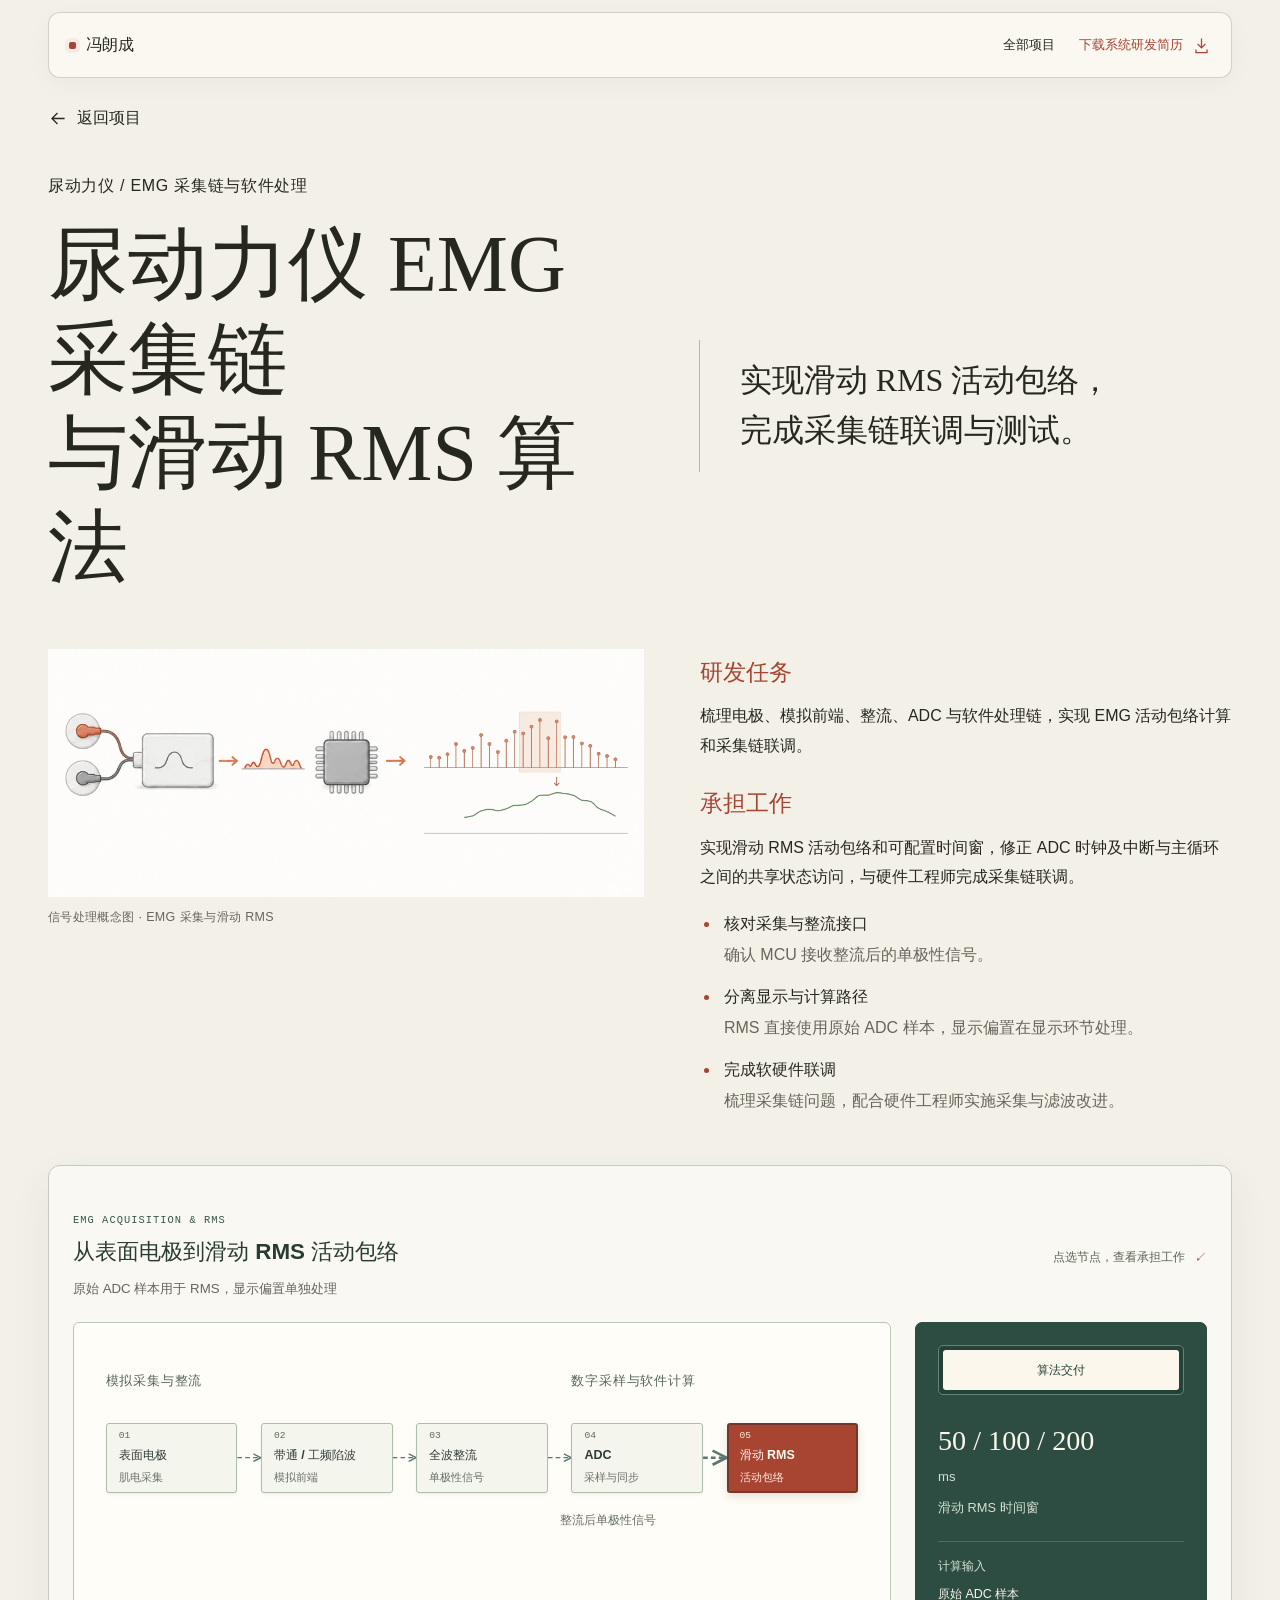
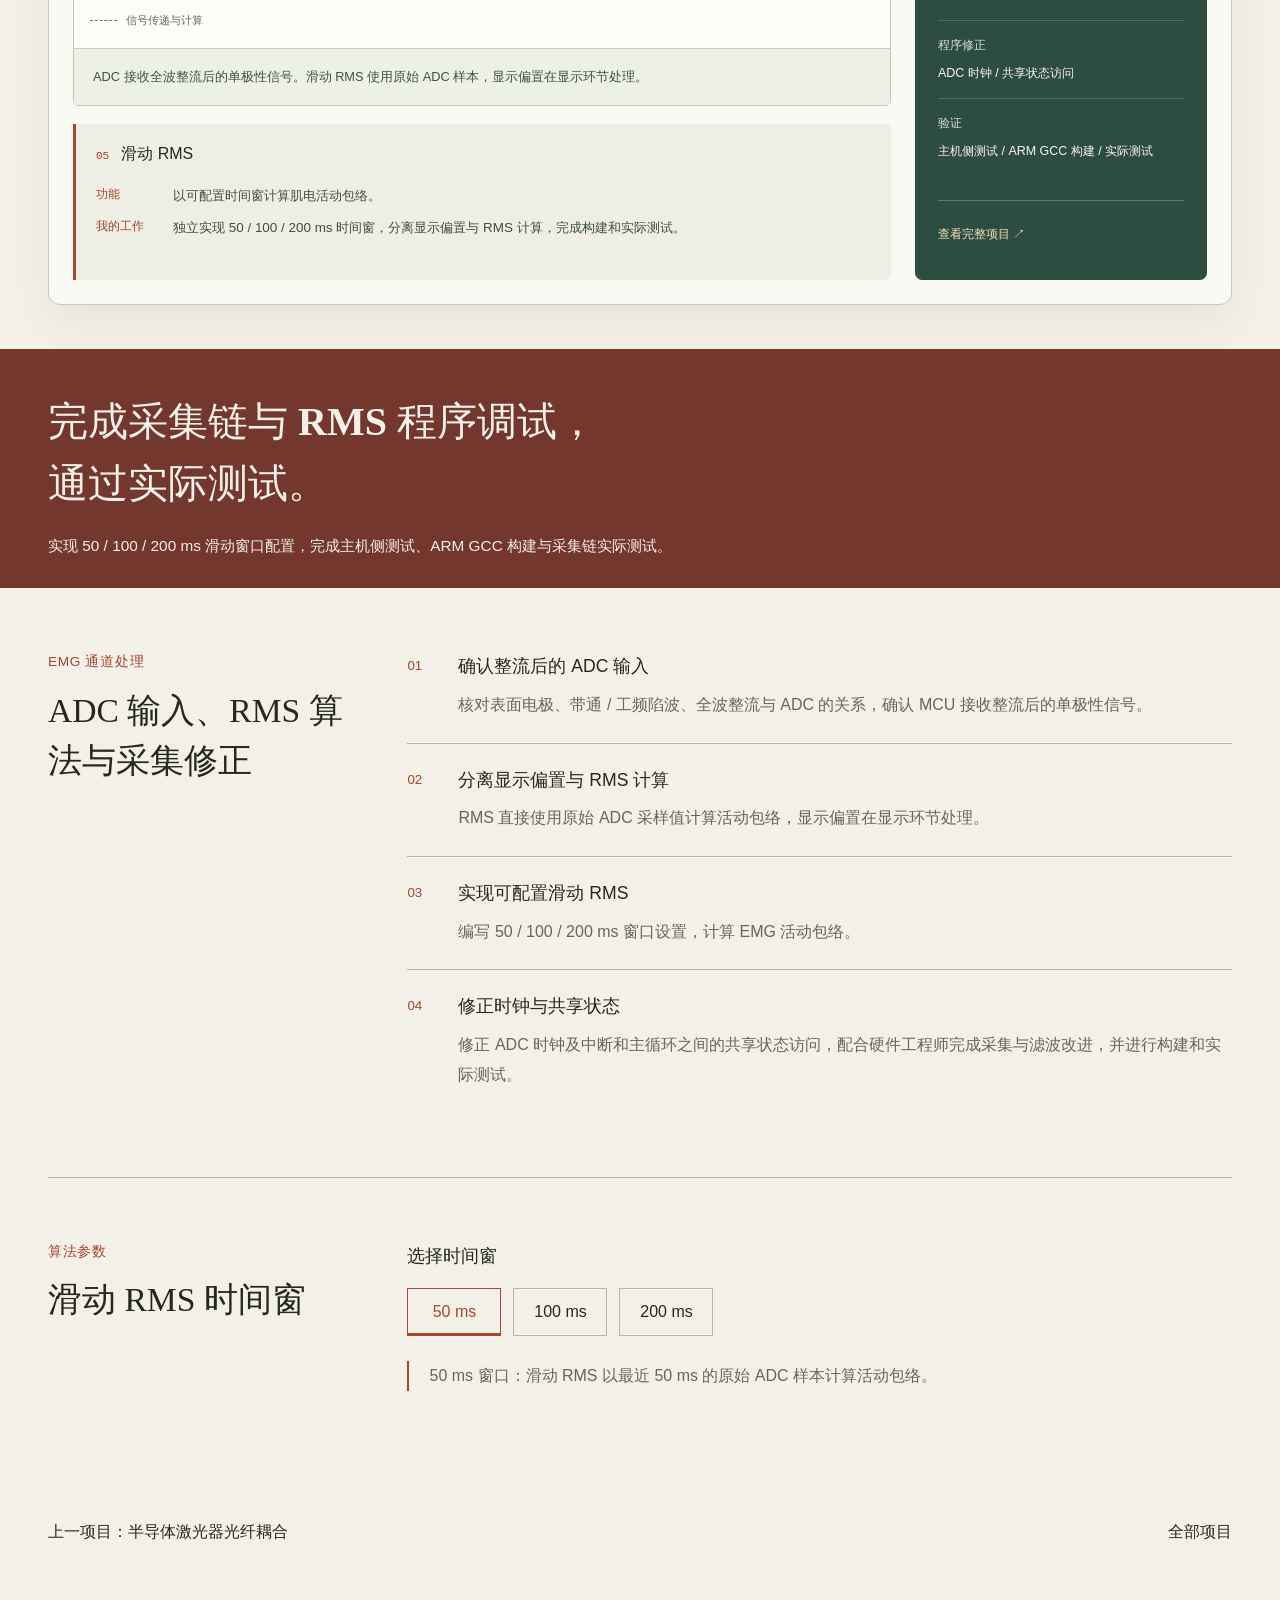
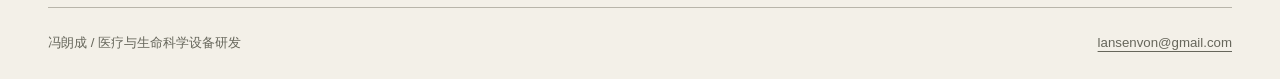
==== projects/emg-signal-processing/index.html @ c5e2a004 "Publish medical engineering portfolio" ====
<!doctype html>
<html lang="zh-CN"><head><meta name="robots" content="noindex, nofollow"><meta charset="utf-8"><meta name="viewport" content="width=device-width, initial-scale=1"><title>尿动力仪 EMG 采集链与滑动 RMS 算法 · 冯朗成</title><meta name="description" content="实现尿动力仪 EMG 滑动 RMS 活动包络与 50 / 100 / 200 ms 窗口配置，修正 ADC 时钟和共享状态访问，完成采集链联调与实际测试。"><link rel="stylesheet" href="../../styles/site.css?v=1ab57a313863"><link rel="stylesheet" href="../../styles/cases.css?v=642eb0bd2362"><script defer src="../../scripts/site-data.js?v=5653c30f4ff9"></script><script defer src="../../scripts/site.js?v=9fe16186a323"></script><script defer src="../../scripts/cases.js?v=897775a38ed7"></script><link rel="stylesheet" href="../../styles/engineering-paper.css?v=a76efc6d1c22"><link rel="stylesheet" href="../../styles/engineering-pine.css?v=053edf3ece58" data-engineering-theme><script defer src="../../scripts/engineering-data.js?v=d4129be29405"></script><script defer src="../../scripts/engineering.js?v=297a3f00dd02"></script></head>
<body class="case-page" data-page="p09" data-root="../../"><a class="skip-link" href="#main">跳到正文</a><header class="site-header wrap"><a class="brand" href="../../?focus=systems" data-home-link>冯朗成</a><nav class="header-links" aria-label="主导航"><a class="text-link" href="../../?focus=systems#projects" data-directory-link>全部项目</a><a class="text-link" href="../../assets/resumes/冯朗成_医疗器械系统工程师_简历.pdf" data-resume download><span data-resume-label>下载系统研发简历</span><svg viewBox="0 0 24 24" fill="none" stroke="currentColor" stroke-width="1.6" aria-hidden="true"><path d="M12 3v12m-5-5 5 5 5-5M5 17v4h14v-4"/></svg></a></nav></header>
  <main id="main"><div class="wrap"><a class="case-back text-link" href="../../?focus=systems#projects" data-directory-link data-return-projects><svg viewBox="0 0 24 24" fill="none" stroke="currentColor" stroke-width="1.6" aria-hidden="true"><path d="m12 5-7 7 7 7M5 12h16"/></svg>返回项目</a><div class="case-heading"><p class="case-kicker">尿动力仪 / EMG 采集链与软件处理</p><div class="case-title-row"><h1>尿动力仪 EMG 采集链<br>与滑动 RMS 算法</h1><p class="case-lede">实现滑动 RMS 活动包络，<br>完成采集链联调与测试。</p></div></div>
    <section class="case-overview" aria-label="研发任务与承担工作"><figure class="case-figure case-diagram"><img src="../../assets/images/concept/emg-acquisition-sliding-rms-concept.webp" alt="EMG 信号处理概念图：表面电极与模拟前端、整流后的单极性信号、ADC 离散采样及滑动 RMS 活动包络" width="2100" height="875"><figcaption>信号处理概念图 · EMG 采集与滑动 RMS</figcaption></figure><div class="case-role"><h2>研发任务</h2><p>梳理电极、模拟前端、整流、ADC 与软件处理链，实现 EMG 活动包络计算和采集链联调。</p><h3>承担工作</h3><p>实现滑动 RMS 活动包络和可配置时间窗，修正 ADC 时钟及中断与主循环之间的共享状态访问，与硬件工程师完成采集链联调。</p><ul class="role-actions"><li><strong>核对采集与整流接口</strong><span>确认 MCU 接收整流后的单极性信号。</span></li><li><strong>分离显示与计算路径</strong><span>RMS 直接使用原始 ADC 样本，显示偏置在显示环节处理。</span></li><li><strong>完成软硬件联调</strong><span>梳理采集链问题，配合硬件工程师实施采集与滤波改进。</span></li></ul></div></section>
    <div class="case-engineering" data-engineering="emg"><div class="engineering-mount"><section class="case-chain" aria-labelledby="emg-chain-title"><h2 id="emg-chain-title">EMG 采集与处理链</h2><ol class="chain-list"><li>表面电极</li><li>带通 / 工频陷波</li><li>全波整流</li><li>ADC</li><li>滑动 RMS 活动包络</li></ol><p class="chain-note">MCU 接收整流后的单极性信号，RMS 使用原始 ADC 值计算。</p></section></div></div>
  </div>
  <section class="results-band" aria-labelledby="emg-result-title"><div class="wrap"><h2 class="outcome-text" id="emg-result-title">完成采集链与 RMS 程序调试，<br>通过实际测试。</h2><p class="outcome-note">实现 50 / 100 / 200 ms 滑动窗口配置，完成主机侧测试、ARM GCC 构建与采集链实际测试。</p></div></section>
  <div class="wrap"><section class="case-section section-title" aria-labelledby="emg-method-title"><h2 id="emg-method-title"><small>EMG 通道处理</small>ADC 输入、RMS 算法与采集修正</h2><div class="section-body"><ol class="method-list"><li><div><h3>确认整流后的 ADC 输入</h3><p>核对表面电极、带通 / 工频陷波、全波整流与 ADC 的关系，确认 MCU 接收整流后的单极性信号。</p></div></li><li><div><h3>分离显示偏置与 RMS 计算</h3><p>RMS 直接使用原始 ADC 采样值计算活动包络，显示偏置在显示环节处理。</p></div></li><li><div><h3>实现可配置滑动 RMS</h3><p>编写 50 / 100 / 200 ms 窗口设置，计算 EMG 活动包络。</p></div></li><li><div><h3>修正时钟与共享状态</h3><p>修正 ADC 时钟及中断和主循环之间的共享状态访问，配合硬件工程师完成采集与滤波改进，并进行构建和实际测试。</p></div></li></ol></div></section>
    <section class="case-section section-title" aria-labelledby="rms-title"><h2 id="rms-title"><small>算法参数</small>滑动 RMS 时间窗</h2><div class="section-body"><fieldset class="rms-choice"><legend>选择时间窗</legend><div class="window-controls"><label><input type="radio" name="rms-window" value="50" checked><span>50 ms</span></label><label><input type="radio" name="rms-window" value="100"><span>100 ms</span></label><label><input type="radio" name="rms-window" value="200"><span>200 ms</span></label></div></fieldset><p class="window-description" data-window-description aria-live="polite">50 ms 窗口：滑动 RMS 以最近 50 ms 的原始 ADC 样本计算活动包络。</p></div></section>
    <div class="case-navigation"><nav data-case-nav aria-label="继续阅读"><a class="text-link" href="../laser-optics-fiber/?focus=systems">上一项目：激光系统与光纤耦合</a><a class="text-link" href="../../?focus=systems#projects" data-directory-link>全部项目</a></nav></div>
  </div></main><footer class="site-footer wrap"><span>冯朗成 / 医疗与生命科学设备研发</span><a href="mailto:lansenvon@gmail.com">lansenvon@gmail.com</a></footer>
</body></html>
---- styles/site.css ----
:root {
  color-scheme: light;
  --paper: #f3f0e8;
  --paper-light: #faf8f2;
  --ink: #262820;
  --muted: #66665b;
  --line: #b8b5aa;
  --accent: #a74432;
  --deep-red: #74372d;
  --green: #536f62;
  --green-soft: #dfe6df;
  --serif: "Noto Serif SC", "Songti SC", "STSong", "SimSun", serif;
  --sans: "Noto Sans SC", "Microsoft YaHei", "PingFang SC", sans-serif;
  --mono: "IBM Plex Mono", "SFMono-Regular", Consolas, monospace;
  --content: 1296px;
  font-family: var(--sans);
  color: var(--ink);
  background: var(--paper);
  font-synthesis: none;
  text-rendering: optimizeLegibility;
}

* { box-sizing: border-box; }
html { scroll-behavior: smooth; scroll-padding-top: 88px; }
body { margin: 0; min-width: 320px; font-size: 16px; line-height: 1.7; background: var(--paper); }
img { max-width: 100%; }
a { color: inherit; text-decoration: none; }
button { font: inherit; color: inherit; }
::selection { color: var(--paper-light); background: var(--deep-red); }
.wrap { width: min(var(--content), calc(100% - 96px)); margin-inline: auto; }
.skip-link { position: absolute; z-index: 20; left: 16px; top: -60px; padding: 10px 14px; color: #fff; background: var(--ink); }
.skip-link:focus { top: 12px; }
.site-header { min-height: 82px; display: grid; grid-template-columns: 1fr auto 1fr; align-items: center; gap: 32px; border-bottom: 1px solid var(--line); }
.brand { justify-self: start; font-family: var(--serif); font-size: 1.35rem; font-weight: 600; line-height: 1.2; }
.header-links { display: flex; align-items: center; gap: 35px; }
.header-links a, .header-resume { min-height: 44px; display: inline-flex; align-items: center; font-size: .94rem; }
.header-links a { position: relative; }
.header-links a::after { content: ""; position: absolute; left: 0; right: 100%; bottom: 7px; height: 1px; background: var(--accent); transition: right .18s ease; }
.header-links a:hover::after { right: 0; }
.header-resume { justify-self: end; color: var(--accent); text-decoration: underline; text-underline-offset: 5px; }
.hero { min-height: 660px; display: grid; grid-template-columns: .88fr 1.12fr; grid-template-rows: 1fr auto; align-items: center; column-gap: 55px; padding-top: 48px; }
.hero-copy { padding: 38px 0 28px; max-width: 570px; }
.eyebrow { margin: 0; color: var(--muted); font-size: .82rem; font-weight: 600; line-height: 1.5; }
.hero .eyebrow { display: flex; align-items: center; gap: 10px; color: var(--green); font-size: 1rem; }
.hero .eyebrow span { display: block; width: 8px; height: 8px; background: var(--accent); }
.hero h1 { margin: 24px 0 8px; font-family: var(--serif); font-size: 5rem; line-height: 1.14; font-weight: 500; }
.hero-focus { margin: 0; color: var(--accent); font-size: 1.14rem; }
.hero-lede { max-width: 535px; margin: 24px 0 0; font-family: var(--serif); font-size: 1.48rem; line-height: 1.75; }
.hero-actions { display: flex; align-items: center; flex-wrap: wrap; gap: 26px; margin-top: 32px; }
.button { min-height: 52px; display: inline-flex; align-items: center; justify-content: center; gap: 17px; padding: 11px 20px; border: 1px solid var(--ink); }
.button-primary { color: var(--paper-light); border-color: var(--accent); background: var(--accent); }
.button-primary:hover { background: #8e382b; }
.text-action { display: inline-flex; align-items: center; gap: 10px; min-height: 44px; text-decoration: underline; text-underline-offset: 5px; }
.direction-control { display: flex; width: fit-content; max-width: 100%; margin-top: 33px; border-bottom: 1px solid var(--line); }
.direction-control button { min-height: 43px; padding: 7px 14px; border: 0; border-bottom: 2px solid transparent; background: transparent; color: var(--muted); cursor: pointer; white-space: nowrap; }
.direction-control button:first-child { padding-left: 0; }
.direction-control button[aria-pressed="true"] { color: var(--ink); border-bottom-color: var(--accent); }
.direction-control button:focus-visible, a:focus-visible, button:focus-visible, summary:focus-visible { outline: 2px solid var(--green); outline-offset: 4px; }
.email-link { display: inline-block; min-height: 44px; margin-top: 15px; color: var(--muted); text-decoration: underline; text-underline-offset: 4px; }
.hero-visual { position: relative; align-self: stretch; min-width: 0; min-height: 515px; margin: 0; display: flex; align-items: center; }
.hero-visual::before { content: ""; position: absolute; width: 75%; aspect-ratio: 1; right: 7%; top: 13%; border: 1px solid #a7443238; pointer-events: none; }
.hero-visual img { position: relative; display: block; width: 100%; height: 88%; max-height: 570px; object-fit: cover; }
.hero-visual figcaption { position: absolute; right: 0; bottom: 24px; padding: 7px 10px; background: var(--paper); color: var(--muted); font-size: .75rem; }
.hero-visual figcaption span { color: var(--ink); }
.hero-foot { grid-column: 1 / -1; display: flex; justify-content: space-between; border-top: 1px solid var(--line); padding: 15px 0 17px; color: var(--muted); font-family: var(--mono); font-size: .72rem; }

.results-band { color: var(--paper-light); background: var(--deep-red); }
.results-inner { display: grid; grid-template-columns: 185px 1fr; gap: 36px; padding-top: 43px; padding-bottom: 44px; }
.band-title { border-right: 1px solid #ffffff55; }
.band-title .eyebrow { color: #e8d9d0; }
.band-title h2 { margin: 12px 0; font-family: var(--serif); font-size: 1.9rem; font-weight: 400; }
.result-grid { display: grid; grid-template-columns: repeat(4, minmax(0, 1fr)); gap: 24px; }
.result { display: block; min-width: 0; padding-left: 18px; border-left: 1px solid #ffffff55; }
.result > span { display: block; font-size: .8rem; color: #e8d9d0; }
.result strong { display: block; margin-top: 8px; font-family: Georgia, var(--serif); font-size: 2rem; font-weight: 400; line-height: 1.25; font-variant-numeric: tabular-nums; white-space: nowrap; }
.result strong small { font-family: var(--sans); font-size: .45em; }
.result p { margin: 9px 0 0; color: #f0e8dd; font-size: .83rem; line-height: 1.65; }
.result:hover strong { color: #f1c1ae; }

.capabilities { display: grid; grid-template-columns: .8fr 1.2fr; gap: 70px; padding-top: 110px; padding-bottom: 106px; }
.section-heading h2 { margin: 13px 0 14px; font-family: var(--serif); font-size: 2.5rem; font-weight: 400; line-height: 1.45; }
.section-heading > p:last-child { max-width: 470px; margin: 0; color: var(--muted); }
.capability-list article { display: grid; grid-template-columns: 48px 150px 1fr; gap: 15px; align-items: start; border-top: 1px solid var(--line); padding: 19px 0; }
.capability-list article:last-child { border-bottom: 1px solid var(--line); }
.capability-list article > span { color: var(--accent); font-family: var(--mono); font-size: .78rem; padding-top: 4px; }
.capability-list h3 { margin: 0; font-weight: 500; font-size: 1rem; }
.capability-list p { margin: 0; color: var(--muted); font-size: .88rem; line-height: 1.75; }
.capability-list b { color: var(--green); font-weight: 400; padding: 0 4px; }

.projects-section { background: var(--paper-light); padding: 88px 0 95px; }
.projects-heading { display: flex; justify-content: space-between; align-items: end; gap: 24px; border-bottom: 1px solid var(--line); padding-bottom: 26px; }
.projects-heading h2, .experience-section .section-heading h2, .research-layout .section-heading h2 { margin-bottom: 0; }
.projects-heading > p { color: var(--muted); font-size: .9rem; margin: 0 0 6px; }
.project-list { display: flex; flex-direction: column; }
.project-row { order: var(--project-order, 0); display: grid; grid-template-columns: .92fr 1.08fr; gap: 56px; align-items: center; border-bottom: 1px solid var(--line); padding: 28px 0; }
.project-featured { grid-template-columns: 1.08fr .92fr; }
.project-row:nth-child(even):not(.project-featured) .project-image { order: 2; }
.project-row:nth-child(even):not(.project-featured) .project-copy { order: 1; }
.project-image { position: relative; display: block; min-width: 0; overflow: hidden; background: #e6e2d9; }
.project-image img { display: block; width: 100%; height: auto; aspect-ratio: 1.4; object-fit: cover; transition: transform .35s ease; }
.project-image.paper-source img { aspect-ratio: 1.5; object-fit: contain; background: #fff; }
.project-image:hover img { transform: scale(1.025); }
.project-image > span { position: absolute; right: 0; bottom: 0; padding: 7px 10px; color: var(--muted); background: var(--paper); font-size: .72rem; }
.project-image.project-schematic { aspect-ratio: 1.4; display: grid; place-items: center; padding: 24px; background: #e5e9e4; }
.optical-path { width: 100%; display: grid; grid-template-columns: 1fr 22px 1.35fr 22px 1fr; align-items: center; color: var(--ink); }
.optical-path span, .optical-path strong { min-width: 0; min-height: 58px; display: grid; place-items: center; padding: 7px; border: 1px solid var(--green); text-align: center; font-size: .82rem; font-weight: 500; }
.optical-path strong { color: var(--paper-light); background: var(--green); }
.optical-path i { height: 1px; background: var(--accent); }
.project-copy { max-width: 570px; }
.project-id { margin: 0 0 13px; color: var(--accent); font-size: .84rem; }
.project-copy h3 { margin: 0 0 15px; font-family: var(--serif); font-size: 1.9rem; font-weight: 500; line-height: 1.45; }
.project-copy h3 a:hover { color: var(--accent); }
.project-copy > p:not(.project-id) { margin: 0; color: var(--muted); line-height: 1.9; }
.project-meta { display: flex; align-items: baseline; flex-wrap: wrap; gap: 12px; margin-top: 22px; border-top: 1px solid var(--line); padding-top: 13px; }
.project-meta strong { color: var(--green); font-size: 1.15rem; font-weight: 600; }
.project-meta span { color: var(--muted); font-size: .8rem; }
.project-metrics { display: grid; grid-template-columns: 1fr 1fr; gap: 18px; margin-top: 22px; border-top: 1px solid var(--line); padding-top: 13px; }
.project-metrics span { color: var(--muted); font-size: .78rem; line-height: 1.7; }
.project-metrics strong { display: block; color: var(--green); font-family: Georgia, var(--sans); font-size: 1.1rem; font-weight: 500; }
.project-more { display: inline-flex; align-items: center; gap: 12px; min-height: 44px; margin-top: 13px; color: var(--accent); }
.project-graphic { min-height: 270px; display: flex; align-items: center; justify-content: center; gap: 15px; background: var(--green-soft); color: var(--ink); }
.project-graphic span, .project-graphic strong { min-width: 78px; padding: 13px 10px; border: 1px solid var(--green); text-align: center; font-size: .83rem; font-weight: 500; }
.project-graphic strong { color: var(--paper-light); background: var(--green); }
.project-graphic i { width: 34px; height: 1px; background: var(--green); }
.project-image.project-diagram { background: #f5f1e9; }
.project-image.project-diagram img { aspect-ratio: 1.45; object-fit: contain; }
.project-emg .project-copy h3 { max-width: 620px; }

.experience-section { display: grid; grid-template-columns: .8fr 1.2fr; gap: 70px; padding-top: 105px; padding-bottom: 108px; }
.experience-list article { display: grid; grid-template-columns: 160px 1fr; gap: 25px; border-top: 1px solid var(--line); padding: 21px 0; }
.experience-list article:last-child { border-bottom: 1px solid var(--line); }
.experience-list time { color: var(--accent); font-family: var(--mono); font-size: .78rem; padding-top: 3px; }
.experience-list h3 { margin: 0 0 6px; font-size: 1.04rem; font-weight: 600; }
.experience-list p { margin: 0; color: var(--muted); font-size: .9rem; line-height: 1.8; }
.research-section { padding: 87px 0 90px; background: var(--green-soft); }
.research-layout { display: grid; grid-template-columns: .8fr 1.2fr; gap: 70px; }
.research-list { display: grid; grid-template-columns: 1fr 1fr; gap: 32px; }
.research-list article { border-top: 1px solid #829287; padding-top: 20px; }
.research-list h3 { margin: 0 0 13px; font-family: var(--serif); font-size: 1.18rem; line-height: 1.7; font-weight: 500; overflow-wrap: anywhere; }
.research-list article > p:not(.project-id) { margin: 0; color: #4c5d53; font-size: .88rem; line-height: 1.85; }
.research-list article > p:not(.project-id) + p { margin-top: 12px; }
.research-list .research-reference { overflow-wrap: anywhere; }
.research-list cite { font-style: normal; }
.research-authors strong, .section-body .research-authors strong { color: var(--ink); font-weight: 700; white-space: nowrap; }
.research-list .text-action { margin-top: 12px; color: var(--accent); }
.contact-section { display: flex; align-items: end; justify-content: space-between; gap: 30px; padding-top: 72px; padding-bottom: 74px; }
.contact-section h2 { margin: 12px 0 3px; font-family: var(--serif); font-size: 2.3rem; font-weight: 500; }
.contact-section p:last-child { margin: 0; color: var(--muted); }
.contact-actions { display: flex; align-items: center; gap: 28px; flex-wrap: wrap; }
.contact-actions .email-link { margin: 0; }
.site-footer { min-height: 72px; display: flex; align-items: center; justify-content: space-between; gap: 22px; border-top: 1px solid var(--line); color: var(--muted); font-size: .83rem; }
.site-footer a { min-height: 44px; display: inline-flex; align-items: center; text-decoration: underline; text-underline-offset: 4px; }

@media (max-width: 1050px) {
  .wrap { width: min(var(--content), calc(100% - 56px)); }
  .hero { min-height: 590px; column-gap: 28px; grid-template-columns: .95fr 1.05fr; }
  .hero h1 { font-size: 4.2rem; }
  .hero-lede { font-size: 1.3rem; }
  .direction-control button { padding-inline: 9px; font-size: .82rem; }
  .results-inner { grid-template-columns: 140px 1fr; gap: 23px; }
  .result-grid { gap: 12px; }
  .result { padding-left: 11px; }
  .result strong { font-size: 1.55rem; }
  .capabilities, .experience-section, .research-layout { grid-template-columns: .72fr 1.28fr; gap: 35px; }
  .capability-list article { grid-template-columns: 35px 125px 1fr; gap: 10px; }
  .project-row, .project-featured { gap: 42px; }
  .experience-list article { grid-template-columns: 135px 1fr; gap: 16px; }
}

@media (max-width: 900px) and (min-width: 701px) {
  .results-inner { grid-template-columns: 125px 1fr; }
  .result-grid { grid-template-columns: repeat(2, minmax(0, 1fr)); row-gap: 22px; }
  .result { min-height: 112px; }
}

@media (max-width: 700px) {
  html { scroll-padding-top: 72px; }
  body { font-size: 16px; }
  .wrap { width: calc(100% - 36px); }
  .site-header { min-height: 70px; grid-template-columns: auto 1fr; gap: 9px; }
  .brand { font-size: 1.13rem; }
  .header-links { grid-column: 1 / -1; grid-row: 2; justify-content: space-between; gap: 8px; padding-bottom: 8px; }
  .site-header { padding-top: 7px; padding-bottom: 1px; }
  .header-links a { min-height: 35px; font-size: .82rem; }
  .header-links a::after { bottom: 2px; }
  .header-resume { grid-column: 2; grid-row: 1; min-height: 40px; font-size: .8rem; }
  .hero { min-height: 0; display: flex; flex-direction: column; align-items: stretch; gap: 8px; padding-top: 19px; }
  .hero-copy { padding: 0; }
  .hero .eyebrow { font-size: .84rem; }
  .hero h1 { margin-top: 12px; font-size: 3.45rem; }
  .hero-focus { font-size: 1rem; }
  .hero-lede { margin-top: 12px; font-size: 1.06rem; line-height: 1.65; }
  .hero-actions { gap: 15px; margin-top: 14px; }
  .button { min-height: 48px; padding: 9px 13px; font-size: .86rem; }
  .text-action { font-size: .84rem; }
  .direction-control { width: 100%; margin-top: 14px; overflow-x: auto; }
  .direction-control button { flex: 0 0 auto; padding-inline: 10px; font-size: .78rem; }
  .email-link { min-height: 35px; margin-top: 4px; font-size: .85rem; }
  .hero-visual { min-height: 0; height: 160px; margin: 3px 0 6px; }
  .hero-visual::before { width: 66%; top: 7%; right: 5%; }
  .hero-visual img { height: 100%; }
  .hero-visual figcaption { bottom: 8px; font-size: .68rem; }
  .hero-foot { padding: 9px 0 12px; font-size: .65rem; }
  .results-inner { display: block; padding-top: 25px; padding-bottom: 28px; }
  .band-title { border: 0; }
  .band-title { display: flex; align-items: baseline; gap: 14px; }
  .band-title h2 { font-size: 1.35rem; margin: 0 0 16px; }
  .result-grid { grid-template-columns: 1fr 1fr; gap: 19px 12px; }
  .result { padding-left: 10px; }
  .result strong { font-size: 1.35rem; }
  .result p { font-size: .74rem; }
  .capabilities { display: block; padding-top: 58px; padding-bottom: 58px; }
  .section-heading h2 { font-size: 1.85rem; }
  .section-heading > p:last-child { font-size: .9rem; }
  .capability-list { margin-top: 28px; }
  .capability-list article { grid-template-columns: 30px 1fr; gap: 4px 12px; padding: 15px 0; }
  .capability-list h3 { grid-column: 2; }
  .capability-list p { grid-column: 2; margin-top: 2px; font-size: .8rem; }
  .projects-section { padding: 57px 0 62px; }
  .projects-heading { align-items: start; flex-direction: column; gap: 7px; padding-bottom: 18px; }
  .projects-heading h2 { font-size: 1.9rem; }
  .project-row, .project-featured { display: flex; flex-direction: column; align-items: stretch; gap: 18px; min-height: 0; padding: 23px 0 27px; }
  .project-row:nth-child(even):not(.project-featured) .project-image, .project-row:nth-child(even):not(.project-featured) .project-copy { order: initial; }
  .project-image img { aspect-ratio: 1.25; }
  .project-image.paper-source img { aspect-ratio: 1.25; }
  .project-image.project-schematic { aspect-ratio: 1.25; }
  .project-image.project-schematic { padding: 18px; }
  .optical-path { grid-template-columns: 1fr 14px 1.35fr 14px 1fr; }
  .optical-path span, .optical-path strong { min-height: 50px; padding: 5px 3px; font-size: .72rem; }
  .project-graphic { min-height: 175px; gap: 9px; }
  .project-graphic span, .project-graphic strong { min-width: 68px; padding: 10px 7px; font-size: .75rem; }
  .project-graphic i { width: 18px; }
  .project-image.project-diagram img { aspect-ratio: 1.25; }
  .project-copy h3 { font-size: 1.48rem; }
  .project-copy > p:not(.project-id) { font-size: .9rem; }
  .project-metrics { gap: 9px; }
  .project-metrics span { font-size: .7rem; }
  .project-metrics strong { font-size: .95rem; }
  .experience-section { display: block; padding-top: 60px; padding-bottom: 64px; }
  .experience-list { margin-top: 25px; }
  .experience-list article { display: block; padding: 17px 0; }
  .experience-list time { display: block; margin-bottom: 7px; }
  .experience-list h3 { font-size: .98rem; }
  .experience-list p { font-size: .84rem; }
  .research-section { padding: 57px 0 60px; }
  .research-layout { display: block; }
  .research-list { grid-template-columns: 1fr; gap: 22px; margin-top: 24px; }
  .research-list h3 { font-size: 1.08rem; }
  .contact-section { align-items: start; flex-direction: column; padding-top: 50px; padding-bottom: 54px; }
  .contact-section h2 { font-size: 1.9rem; }
  .contact-actions { align-items: start; flex-direction: column; gap: 7px; }
  .contact-actions .email-link { margin-top: 0; }
  .site-footer { min-height: 0; display: grid; grid-template-columns: 1fr auto; gap: 0 12px; padding: 10px 0 15px; font-size: .75rem; }
  .site-footer > span { grid-column: 1 / -1; }
  .site-footer a { min-height: 39px; }
}

@media (max-height: 800px) and (max-width: 700px) {
  .hero-visual { height: 135px; }
}

@media (max-width: 360px) {
  .result strong { font-size: 1.15rem; }
}

@media (prefers-reduced-motion: reduce) {
  *, *::before, *::after { scroll-behavior: auto !important; animation-duration: .01ms !important; transition-duration: .01ms !important; }
}

@media print {
  .site-header, .hero-actions, .direction-control, .site-footer { display: none; }
  body { color: #000; background: #fff; }
  .results-band, .research-section { color: #000; background: #fff; border-block: 1px solid #888; }
  .result { color: #000; }
  .project-row, .experience-list article { break-inside: avoid; }
}
---- styles/cases.css ----
.case-page .site-header { border-bottom: 1px solid var(--line); }
.case-back { display: inline-flex; align-items: center; gap: .6rem; min-height: 44px; margin: 18px 0 32px; }
.case-back svg, .case-page .text-link svg, .case-page .header-links svg { width: 19px; height: 19px; flex: 0 0 auto; }
.case-heading { padding-bottom: 54px; }
.case-kicker { margin: 0 0 18px; font-size: 1rem; letter-spacing: .045em; }
.case-title-row { display: grid; grid-template-columns: 1.1fr 1fr; align-items: center; gap: 64px; }
.case-title-row h1 { margin: 0; font-family: var(--serif); font-size: 5rem; font-weight: 400; line-height: 1.18; }
.case-lede { margin: 0; padding: 16px 0 16px 40px; border-left: 1px solid var(--line); font-family: var(--serif); font-size: 2rem; line-height: 1.55; }
.case-overview { display: grid; grid-template-columns: 1.12fr 1fr; gap: 56px; align-items: start; }
.case-figure { margin: 0; min-width: 0; }
.case-figure img { display: block; width: 100%; height: auto; aspect-ratio: 1.26; object-fit: cover; background: #e7e1d6; }
.case-figure.paper-source img { aspect-ratio: auto; object-fit: contain; background: #fff; }
.case-figure.case-diagram img { aspect-ratio: 4 / 3; object-fit: contain; background: var(--paper); }
.case-figure figcaption { color: var(--muted); margin-top: 10px; font-size: .78rem; letter-spacing: .03em; }
.laser-case-figure { margin: 0 0 28px; }
.laser-case-figure img { display: block; width: 100%; aspect-ratio: 3 / 2; object-fit: contain; background: var(--paper); }
.laser-case-figure figcaption { color: var(--muted); margin-top: 10px; font-size: .78rem; letter-spacing: .03em; }
.case-role { padding-top: 4px; }
.case-role h2, .case-role h3 { margin: 0 0 9px; color: var(--accent); font-weight: 500; font-size: 1.45rem; }
.case-role h3 { margin-top: 24px; }
.case-role p { margin: 0 0 16px; line-height: 1.85; }
.role-actions { padding-left: 20px; margin: 18px 0 0; }
.role-actions li { padding-left: 4px; margin: 14px 0; line-height: 1.75; }
.role-actions li::marker { color: var(--accent); }
.role-actions strong { display: block; font-weight: 600; }
.role-actions span { display: block; color: var(--muted); margin-top: 3px; }
.case-chain { padding-top: 42px; padding-bottom: 44px; }
.case-chain h2 { margin: 0 0 19px; font-size: 1.12rem; font-weight: 500; }
.chain-list { display: grid; grid-template-columns: repeat(5, minmax(0, 1fr)); gap: 29px; padding: 0; margin: 0; list-style: none; }
.chain-list li { display: flex; align-items: center; justify-content: center; position: relative; border: 1px solid #aaa99d; min-height: 68px; padding: 12px; text-align: center; font-size: 1rem; line-height: 1.5; }
.chain-list li + li::before { content: ''; position: absolute; left: -30px; top: 50%; height: 1px; width: 27px; background: var(--muted); }
.chain-list li + li::after { content: ''; position: absolute; left: -11px; top: calc(50% - 4px); border: solid var(--muted); border-width: 0 1px 1px 0; width: 7px; height: 7px; transform: rotate(-45deg); }
.chain-list.six-nodes { grid-template-columns: repeat(6, minmax(0, 1fr)); gap: 25px; }
.chain-list.six-nodes li { padding: 12px 7px; font-size: .94rem; }
.chain-list.six-nodes li + li::before { left: -26px; width: 23px; }
.chain-note { margin: 17px 0 0; color: var(--muted); font-size: .9rem; text-align: center; line-height: 1.7; }
.results-band { color: var(--paper); background: var(--deep-red); padding: 42px 0 28px; }
.results-layout { display: grid; grid-template-columns: .72fr 1.28fr; gap: 44px; }
.metric { border-right: 1px solid #ffffff50; padding-right: 38px; }
.metric h2 { font-family: var(--serif); font-size: 1.8rem; line-height: 1.4; font-weight: 400; margin: 0 0 12px; }
.metric-number { display: block; font-family: Georgia, var(--serif); font-size: 6rem; line-height: 1.04; font-weight: 400; font-variant-numeric: lining-nums tabular-nums; white-space: nowrap; }
.metric-number small { font-size: .53em; }
.metric-caption { display: block; font-family: var(--serif); font-size: 1.7rem; margin: 5px 0 20px; }
.metric p { margin: 0; font-size: .93rem; line-height: 1.8; }
.results-tabs { display: flex; gap: 28px; margin-bottom: 29px; }
.results-tabs button { appearance: none; min-height: 44px; padding: 0 0 8px; border: 0; border-bottom: 1px solid transparent; background: transparent; color: inherit; font-family: inherit; font-size: 1.25rem; opacity: .7; cursor: pointer; }
.results-tabs button[aria-selected='true'] { opacity: 1; border-bottom-color: currentColor; }
.results-tabs button:focus-visible, .interval-point:focus-visible { outline: 2px solid currentColor; outline-offset: 5px; }
.results-panel[hidden] { display: none; }
.results-panel h3 { font-size: 1rem; margin: 0 0 20px; font-weight: 500; }
.interval-figure { margin: 0; }
.interval-plot { position: relative; height: 100px; margin: 5px 8px 0; }
.interval-line { position: absolute; left: 0; right: 0; top: 43px; height: 1px; background: var(--paper); }
.interval-point { appearance: none; position: absolute; top: 21px; border: 0; padding: 0; width: 44px; height: 44px; background: transparent; color: inherit; font: inherit; cursor: pointer; }
.interval-point::before { content: ''; position: absolute; left: 21px; top: 17px; width: 1px; height: 11px; background: currentColor; }
.interval-point.lower { left: -21px; }
.interval-point.upper { right: -21px; }
.interval-point.median { left: calc(36.5079365% - 22px); }
.interval-point.median::before { width: 18px; height: 18px; top: 13px; left: 13px; border-radius: 50%; }
.interval-point span { position: absolute; display: block; top: 41px; font-variant-numeric: tabular-nums; white-space: nowrap; font-size: .95rem; }
.interval-point.lower span { left: 20px; }
.interval-point.upper span { right: 20px; }
.interval-point.median span { bottom: 46px; top: auto; left: 50%; transform: translateX(-50%); font-size: 1.1rem; }
.interval-point.median span::after { content: ''; position: absolute; height: 13px; width: 1px; background: currentColor; left: 50%; top: 48px; opacity: .7; }
.interval-figure figcaption { text-align: center; font-size: .95rem; line-height: 1.7; }
.interval-explanation { font-size: .82rem; opacity: .85; line-height: 1.7; margin: 13px 0 0; }
.interval-status { min-height: 1.7em; margin: 8px 0 0; font-size: .83rem; }
.calibration-grid { margin: 0; display: grid; grid-template-columns: 1fr 1fr; gap: 20px 32px; }
.calibration-grid dt { font-size: .82rem; margin-bottom: 7px; opacity: .86; }
.calibration-grid dd { margin: 0; font-family: Georgia, var(--sans); font-size: 1.75rem; font-variant-numeric: tabular-nums; }
.calibration-grid dd small { font-family: var(--sans); font-size: .8rem; }
.results-summary { border-top: 1px solid #ffffff50; padding-top: 19px; margin: 28px 0 0; font-size: .96rem; line-height: 1.8; }
.results-values { margin-top: 13px; }
.results-values summary { cursor: pointer; min-height: 44px; width: fit-content; font-size: .87rem; padding: 10px 0; text-decoration: underline; text-underline-offset: 5px; }
.values-table { width: 100%; border-collapse: collapse; text-align: left; font-size: .87rem; line-height: 1.7; margin: 15px 0; }
.values-table th, .values-table td { border-bottom: 1px solid #ffffff40; padding: 12px 18px 12px 0; vertical-align: top; }
.values-table th { font-weight: 500; }
.values-table th:first-child { width: 25%; }
.values-table th:nth-child(2) { width: 28%; }
.case-section { padding-top: 64px; padding-bottom: 64px; }
.case-section + .case-section { border-top: 1px solid var(--line); }
.section-title { display: grid; grid-template-columns: .62fr 1.6fr; gap: 40px; }
.section-title > h2 { margin: 0; font-family: var(--serif); font-size: 2.1rem; line-height: 1.5; font-weight: 400; }
.section-title > h2 small { display: block; font-family: var(--sans); font-size: .85rem; color: var(--accent); margin-bottom: 13px; letter-spacing: .05em; }
.section-body { min-width: 0; }
.section-body > p:first-child { margin-top: 0; }
.section-body p { line-height: 1.9; color: var(--muted); margin: 0 0 20px; }
.section-body p strong { color: var(--ink); font-weight: 500; }
.method-list { list-style: none; counter-reset: method; margin: 0; padding: 0; }
.method-list li { counter-increment: method; display: grid; grid-template-columns: 36px 1fr; gap: 15px; padding: 22px 0; border-top: 1px solid var(--line); }
.method-list li::before { content: counter(method, decimal-leading-zero); color: var(--accent); font-size: .83rem; padding-top: 3px; }
.method-list li:first-child { padding-top: 0; border-top: 0; }
.method-list h3 { margin: 0 0 8px; font-weight: 500; font-size: 1.1rem; }
.method-list p { margin-bottom: 0; }
.history-models { display: grid; grid-template-columns: 1fr 1fr; gap: 34px; }
.history-models article { border-top: 1px solid var(--line); padding-top: 22px; }
.history-models h3 { font-size: 1.05rem; font-weight: 500; margin: 0 0 14px; }
.history-models .history-number { font: 2.45rem Georgia, var(--serif); color: var(--accent); margin-bottom: 12px; line-height: 1.2; }
.history-models p { font-size: .92rem; }
.delivery-strip { display: grid; grid-template-columns: 130px 1fr; gap: 30px; align-items: start; border-bottom: 1px solid var(--line); padding-top: 37px; padding-bottom: 37px; }
.delivery-strip h2 { font-family: var(--serif); color: var(--accent); font-size: 1.8rem; font-weight: 500; margin: 0; }
.delivery-items { display: flex; flex-wrap: wrap; gap: 17px 0; margin: 2px 0 0; padding: 0; list-style: none; }
.delivery-items li { border-left: 1px solid var(--line); padding: 4px 25px; line-height: 1.6; }
.case-navigation { padding-top: 34px; padding-bottom: 54px; }
.case-navigation nav { display: flex; justify-content: space-between; gap: 28px; flex-wrap: wrap; }
.case-navigation a { min-height: 44px; display: inline-flex; align-items: center; gap: 8px; }
.case-navigation a small { color: var(--muted); margin-right: 9px; }
.case-jumps { display: flex; gap: 24px; margin-top: 27px; }
.case-jumps a { min-height: 44px; display: inline-flex; align-items: center; gap: 8px; }
.outcome-inline { margin-top: 26px; padding: 26px 28px; background: #e9e3d8; }
.outcome-inline h3 { margin: 0 0 13px; font-size: .96rem; font-weight: 500; }
.outcome-inline .outcome-value { color: var(--accent); font: 2.75rem Georgia, var(--serif); margin: 0 0 9px; }
.outcome-inline .outcome-value small { font-size: 1.1rem; }
.outcome-inline p { margin: 0; font-size: .9rem; }
.laser-results { display: grid; grid-template-columns: 1fr 1fr; gap: 48px; }
.laser-results article + article { border-left: 1px solid #ffffff50; padding-left: 48px; }
.laser-results .result-id { margin: 0 0 10px; font-size: .85rem; }
.laser-results h2 { font-family: var(--serif); font-size: 1.7rem; font-weight: 400; margin: 0 0 18px; }
.laser-results .result-value { font-family: Georgia, var(--serif); font-size: 3.8rem; line-height: 1.2; margin: 0 0 15px; white-space: nowrap; }
.laser-results .result-value small { font-family: var(--sans); font-size: .9rem; }
.laser-results p { font-size: .9rem; line-height: 1.8; margin: 0; }
.window-visual { min-height: 385px; padding: 42px; background: var(--accent); color: var(--paper); display: flex; flex-direction: column; justify-content: space-between; }
.window-visual .window-values { font-family: Georgia, var(--serif); font-size: 3.2rem; line-height: 1.5; font-variant-numeric: tabular-nums; }
.window-visual .window-values small { font-size: .45em; }
.window-visual p { margin: 0; font-size: 1.05rem; }
.window-visual .visual-footnote { font-size: .8rem; opacity: .85; }
.rms-choice { border: 0; padding: 0; margin: 0 0 25px; }
.rms-choice legend { padding: 0; font-size: 1.1rem; margin-bottom: 16px; }
.rms-choice .window-controls { display: flex; flex-wrap: wrap; gap: 12px; }
.rms-choice label { position: relative; cursor: pointer; }
.rms-choice input { position: absolute; opacity: 0; inset: 0; }
.rms-choice span { display: inline-flex; align-items: center; min-height: 48px; min-width: 94px; justify-content: center; border: 1px solid var(--line); padding: 9px 18px; }
.rms-choice input:checked + span { border-color: var(--accent); color: var(--accent); box-shadow: inset 0 -2px var(--accent); }
.rms-choice input:focus-visible + span { outline: 2px solid var(--accent); outline-offset: 4px; }
.window-description { padding-left: 20px; border-left: 2px solid var(--accent); }
.window-description strong { color: var(--accent); }
.outcome-text { font-family: var(--serif); font-size: 2.5rem; line-height: 1.55; margin: 0 0 16px; }
.outcome-note { max-width: 800px; line-height: 1.9; margin: 0; font-size: .96rem; }
.research-citation { padding-top: 22px; border-top: 1px solid var(--line); overflow-wrap: anywhere; }
.research-citation cite { font-style: normal; color: var(--ink); }
.research-citation a { color: var(--accent); text-decoration: underline; text-underline-offset: 4px; }
.contribution-columns { display: grid; grid-template-columns: 1fr 1fr; gap: 32px; }
.contribution-columns h3 { margin: 0 0 13px; color: var(--accent); font-size: 1.15rem; font-weight: 500; }
.contribution-columns p { font-size: .95rem; }
.paper-gallery { display: grid; grid-template-columns: repeat(2, minmax(0, 1fr)); gap: 32px; }
.paper-figure { min-width: 0; margin: 0; border-top: 1px solid var(--line); padding-top: 14px; }
.paper-figure img { display: block; width: 100%; height: auto; background: #fff; }
.paper-figure figcaption { display: grid; gap: 5px; padding-top: 11px; color: var(--muted); font-size: .8rem; line-height: 1.7; }
.paper-figure figcaption strong { color: var(--ink); font-size: .9rem; font-weight: 500; }
.paper-figure figcaption a, .figure-license a { display: inline-flex; align-items: center; gap: 7px; min-height: 35px; width: fit-content; color: var(--accent); text-decoration: underline; text-underline-offset: 4px; }
.figure-license { margin: 19px 0 0; color: var(--muted); font-size: .83rem; line-height: 1.8; }
.figure-license a { min-height: 30px; }
@media (min-width: 1600px) { .case-title-row h1 { font-size: 5.5rem; } }
@media (max-width: 1099px) {
  .case-title-row { gap: 36px; }
  .case-title-row h1 { font-size: 3.7rem; }
  .case-lede { font-size: 1.65rem; }
  .metric-number { font-size: 5.2rem; }
  .laser-results .result-value { font-size: 3.1rem; }
  .case-overview { gap: 32px; }
  .case-role h2, .case-role h3 { font-size: 1.2rem; }
  .case-role p, .role-actions { font-size: .92rem; }
  .role-actions li { margin: 10px 0; }
  .case-role h3 { margin-top: 18px; }
  .chain-list { gap: 22px; }
  .chain-list li { padding: 10px 6px; font-size: .9rem; }
  .chain-list li + li::before { left: -23px; width: 20px; }
  .chain-list.six-nodes { grid-template-columns: repeat(3, 1fr); gap: 30px 22px; }
  .chain-list.six-nodes li:nth-child(4)::before, .chain-list.six-nodes li:nth-child(4)::after { display: none; }
  .results-layout { gap: 28px; grid-template-columns: .8fr 1.2fr; }
  .metric { padding-right: 26px; }
  .metric p { font-size: .85rem; }
  .calibration-grid { gap: 17px; }
  .calibration-grid dd { font-size: 1.4rem; }
  .section-title { gap: 32px; grid-template-columns: .65fr 1.6fr; }
  .section-title > h2 { font-size: 1.75rem; }
  .window-visual { min-height: 360px; padding: 30px; }
  .laser-results { gap: 30px; }
  .laser-results article + article { padding-left: 30px; }
  .delivery-strip { grid-template-columns: 100px 1fr; gap: 20px; }
  .delivery-items li { padding: 4px 17px; }
}
@media (max-width: 767px) {
  .case-page .site-header { min-height: 70px; grid-template-columns: 1fr auto; padding-top: 0; padding-bottom: 0; }
  .case-page .header-links { grid-column: 2; grid-row: 1; width: auto; padding-bottom: 0; }
  .case-page .header-links { gap: 15px; }
  .case-page .header-links [data-directory-link] { display: none; }
  .case-page .header-links [data-resume] { max-width: 175px; font-size: .77rem; }
  .case-back { margin: 13px 0 24px; font-size: .9rem; }
  .case-heading { padding-bottom: 31px; }
  .case-kicker { font-size: .85rem; margin-bottom: 14px; }
  .case-title-row { display: block; }
  .case-title-row h1 { font-size: 2.65rem; }
  .case-lede { margin-top: 25px; padding: 0 0 0 17px; font-size: 1.3rem; }
  .case-overview { display: block; }
  .case-figure img { aspect-ratio: 1.16; }
  .case-figure figcaption { font-size: .73rem; }
  .case-role { padding-top: 31px; }
  .case-role h2, .case-role h3 { font-size: 1.3rem; }
  .case-role p, .role-actions { font-size: .94rem; }
  .case-role h3 { margin-top: 24px; }
  .role-actions li { margin: 17px 0; }
  .case-chain { padding-top: 31px; padding-bottom: 34px; }
  .case-chain h2 { font-size: 1rem; line-height: 1.8; }
  .chain-list, .chain-list.six-nodes { grid-template-columns: 1fr; gap: 24px; }
  .chain-list li, .chain-list.six-nodes li { font-size: .95rem; min-height: 55px; }
  .chain-list li + li::before, .chain-list.six-nodes li + li::before { display: block; width: 1px; height: 21px; left: 50%; top: -24px; }
  .chain-list li + li::after, .chain-list.six-nodes li + li::after { display: block; left: calc(50% - 3px); top: -11px; transform: rotate(45deg); }
  .chain-note { text-align: left; font-size: .82rem; }
  .results-band { padding-top: 30px; padding-bottom: 22px; }
  .results-layout { display: block; }
  .metric { border: 0; padding: 0 0 27px; margin-bottom: 25px; border-bottom: 1px solid #ffffff50; }
  .metric h2 { font-size: 1.5rem; }
  .metric-number { font-size: 5rem; }
  .metric-caption { font-size: 1.35rem; margin-top: 8px; margin-bottom: 15px; }
  .metric p { font-size: .88rem; }
  .results-tabs { gap: 25px; margin-bottom: 23px; }
  .results-tabs button { font-size: 1.06rem; }
  .interval-plot { margin-left: 3px; margin-right: 3px; }
  .interval-point span { font-size: .86rem; }
  .interval-figure figcaption { font-size: .88rem; }
  .interval-explanation { font-size: .76rem; }
  .calibration-grid { gap: 23px 18px; }
  .calibration-grid dd { font-size: 1.32rem; }
  .calibration-grid dd small { font-size: .72rem; }
  .results-summary { font-size: .9rem; margin-top: 21px; }
  .values-table { font-size: .77rem; }
  .values-table th, .values-table td { padding-right: 11px; }
  .values-table td { overflow-wrap: anywhere; }
  .case-section { padding-top: 39px; padding-bottom: 39px; }
  .section-title { display: block; }
  .section-title > h2 { font-size: 1.75rem; margin-bottom: 26px; }
  .section-title > h2 small { margin-bottom: 8px; }
  .section-body p { font-size: .94rem; }
  .method-list li { grid-template-columns: 26px 1fr; gap: 12px; padding: 19px 0; }
  .method-list h3 { font-size: 1.04rem; }
  .history-models { grid-template-columns: 1fr; gap: 20px; }
  .history-models .history-number { font-size: 2.2rem; }
  .delivery-strip { display: block; padding-top: 30px; padding-bottom: 30px; }
  .delivery-strip h2 { font-size: 1.6rem; margin-bottom: 21px; }
  .delivery-items { gap: 13px 0; }
  .delivery-items li { padding: 4px 14px; font-size: .88rem; }
  .delivery-items li:first-child { border-left: 0; padding-left: 0; }
  .case-navigation { padding-top: 24px; padding-bottom: 36px; }
  .case-navigation nav { flex-direction: column; gap: 8px; }
  .case-navigation a { font-size: .9rem; }
  .case-jumps { margin-top: 17px; gap: 20px; }
  .laser-results { grid-template-columns: 1fr; gap: 28px; }
  .laser-results article + article { border-left: 0; border-top: 1px solid #ffffff50; padding-left: 0; padding-top: 27px; }
  .laser-results .result-value { font-size: 3rem; }
  .window-visual .window-values { font-size: 2.35rem; }
  .outcome-text { font-size: 1.8rem; }
  .laser-results h2 { font-size: 1.4rem; margin-bottom: 12px; }
  .window-visual { min-height: 275px; padding: 29px; }
  .window-visual .window-values { font-size: 2.35rem; }
  .window-visual p { font-size: .94rem; }
  .contribution-columns { grid-template-columns: 1fr; gap: 12px; }
  .paper-gallery { grid-template-columns: 1fr; gap: 24px; }
  .paper-figure figcaption { font-size: .82rem; }
  .outcome-inline { padding: 23px; }
  .outcome-inline .outcome-value { font-size: 2.3rem; }
}
@media (prefers-reduced-motion: reduce) { .case-page *, .case-page *::before, .case-page *::after { animation: none !important; transition: none !important; scroll-behavior: auto !important; } }
@media print {
  .case-page .site-header, .case-back, .case-navigation, .case-page .site-footer, .case-jumps { display: none; }
  .case-page main { overflow: visible; }
  .case-page .results-band { color: #222; background: #fff; border: 1px solid #aaa; }
  .case-page .results-panel[hidden] { display: block; }
  .case-page .results-tabs { display: none; }
  .case-page .case-section { padding-top: 26px; padding-bottom: 26px; }
  .case-page .metric { border-color: #aaa; }
  .case-page .values-table td, .case-page .values-table th { border-color: #aaa; }
  .case-page details:not([open]) > :not(summary) { display: block; }
}
---- styles/engineering-paper.css ----
/* One paper surface, compact architecture diagrams and the site's red-brown accent. */
.site-header.wrap { position:sticky; top:12px; z-index:30; margin-top:12px; min-height:66px; padding:8px 20px; gap:22px; grid-template-columns:auto 1fr auto; border:1px solid #b8b5aa99; border-radius:12px; background:#faf8f2f2; box-shadow:0 6px 24px #26282009; backdrop-filter:blur(18px); }
.site-header .brand { display:flex; align-items:center; gap:10px; white-space:nowrap; font-family:var(--sans); font-size:1rem; }
.site-header .brand::before { content:''; width:7px; height:7px; border-radius:2px; background:var(--accent); box-shadow:0 0 0 4px #a7443210; }
.brand-note { color:var(--muted); font:.62rem var(--mono); letter-spacing:.04em; }
.site-header .header-links { justify-self:center; gap:24px; }
.site-header .header-links a { font-size:.82rem; white-space:nowrap; }
.site-header .header-links a[aria-current="location"] { color:var(--accent); }
.site-header .header-links a[aria-current="location"]::after { right:0; }
.site-header .header-resume { min-height:42px; padding:8px 15px; border-radius:6px; font-size:.78rem; color:var(--paper-light); background:var(--accent); text-decoration:none; white-space:nowrap; }
.site-header .header-resume:hover { background:var(--deep-red); }
.nav-toggle { min-width:46px; min-height:44px; padding:7px 12px; border:1px solid var(--line); border-radius:6px; background:transparent; cursor:pointer; font-size:.8rem; }
.nav-toggle,.nav-toggle[hidden] { display:none; }
.skip-link { z-index:50; }
section[id],article[id] { scroll-margin-top:20px; }

.engineering-section { padding-top:85px; padding-bottom:90px; }
.engineering-heading { display:flex; align-items:end; justify-content:space-between; gap:32px; margin-bottom:32px; }
.engineering-heading h2 { margin-bottom:0; }
.engineering-heading > p { max-width:380px !important; font-size:.92rem; }
.engineering-board { --diagram-ink:#323b37; --diagram-muted:#69716a; --diagram-line:#c7c8bb; color:var(--ink); border-top:1px solid var(--ink); border-bottom:1px solid var(--line); background:transparent; }
.engineering-board [hidden] { display:none !important; }
.engineering-board button:focus-visible,.engineering-board a:focus-visible,.engineering-board [tabindex="0"]:focus-visible { outline:2px solid var(--accent); outline-offset:4px; }
.system-tabs { display:flex; gap:0; border-bottom:1px solid var(--line); }
.system-tabs button { flex:1; display:flex; align-items:center; justify-content:center; gap:12px; min-height:65px; padding:14px 8px; border:0; border-bottom:3px solid transparent; margin-bottom:-1px; background:transparent; color:var(--muted); font-size:.92rem; cursor:pointer; }
.system-tabs button > span { font:.66rem var(--mono); color:#7d8178; }
.system-tabs button:hover { background:#a7443206; color:var(--ink); }
.system-tabs button[aria-selected="true"] { color:var(--accent); border-bottom-color:var(--accent); background:#a7443206; }
.system-tabs button[aria-selected="true"] > span { color:var(--accent); }
.system-heading { display:flex; align-items:center; justify-content:space-between; gap:24px; padding:30px 0 25px; }
.system-code { margin:0 0 9px; font:.65rem var(--mono); letter-spacing:.1em; color:var(--green); }
.system-heading h3 { margin:0; font-size:1.4rem; font-weight:500; line-height:1.5; }
.system-context { margin:9px 0 0; color:var(--muted); font-size:.83rem; }
.system-hint { margin:0; color:var(--muted); font-size:.74rem; white-space:nowrap; }
.system-hint span { color:var(--accent); padding-left:7px; }
.system-layout { display:grid; grid-template-columns:minmax(0,1fr) 290px; gap:30px; align-items:stretch; padding-bottom:26px; }
.system-explorer { min-width:0; }
.system-canvas { background:var(--paper-light); border:1px solid var(--diagram-line); padding:21px 16px 0; }
.system-nodes { position:relative; aspect-ratio:var(--network-ratio); }
.network-lines { position:absolute; inset:0; width:100%; height:100%; overflow:visible; }
.network-lines text { font-family:var(--sans); font-size:15px; fill:var(--diagram-muted); }
.network-lines .network-heading { font-size:17px; font-weight:500; fill:#566759; letter-spacing:1px; }
.network-lines .network-note { font-size:15px; fill:#747a6f; }
.network-edge > path { fill:none; stroke-width:1.7; }
.edge-optical > path,.edge-process > path { stroke:#a74432; }
.edge-signal > path { stroke:#5b7772; stroke-dasharray:6 4; }
.edge-support > path { stroke:#7a837b; stroke-dasharray:3 4; }
.arrow-optical,.arrow-process { stroke:#a74432; }
.arrow-signal { stroke:#5b7772; }
.arrow-support { stroke:#7a837b; }
.network-edge.edge-active > path { stroke-width:2.8; }
.network-edge.edge-active text { fill:var(--ink); }
.system-node { position:absolute; left:var(--nx); top:var(--ny); width:var(--nw); height:var(--nh); min-height:60px; display:flex; flex-direction:column; align-items:flex-start; justify-content:center; padding:9px 10px 9px 12px; border:1px solid #a9b2a7; border-radius:3px; background:#f9f8f1; color:var(--diagram-ink); cursor:pointer; text-align:left; transition:background .15s,border-color .15s; }
.system-node:hover { border-color:var(--accent); background:#f5eee4; }
.system-node[aria-pressed="true"] { border:2px solid var(--accent); padding-left:11px; background:#f5e9df; }
.node-number { margin:0 0 5px; font:.6rem var(--mono); color:#747d70; }
.system-node[aria-pressed="true"] .node-number { color:var(--accent); }
.system-node strong { display:block; font-size:.82rem; font-weight:500; line-height:1.55; }
.node-short { display:block; color:var(--diagram-muted); font-size:.68rem; margin-top:4px; line-height:1.5; }
.node-mobile-input { display:none; }
.network-legend { display:flex; gap:24px; flex-wrap:wrap; padding:0 0 18px; font-size:.7rem; color:var(--muted); }
.network-legend span::before { display:inline-block; content:''; width:27px; height:0; vertical-align:middle; margin-right:9px; border-top:1px solid var(--accent); }
.network-legend .legend-signal::before { border-color:#5b7772; border-top-style:dashed; }
.network-legend .legend-support::before { border-color:#7a837b; border-top-style:dotted; }
.network-feedback { display:none; }
.system-relation { margin:0 -16px; padding:16px 19px; border-top:1px solid var(--diagram-line); color:#5e685f; font-size:.8rem; line-height:1.9; background:#efeee511; }
.node-detail { min-height:165px; margin-top:22px; padding:1px 0 2px 17px; border-left:2px solid var(--accent); }
.node-detail-title { display:flex; align-items:baseline; gap:12px; }
.node-detail-title > span { color:var(--accent); font:.69rem var(--mono); }
.node-detail h4 { margin:0 0 14px; font-size:1rem; font-weight:500; }
.node-detail-row { display:grid; grid-template-columns:65px 1fr; gap:12px; margin:8px 0 0; }
.node-detail-row strong { font-size:.77rem; color:var(--accent); font-weight:400; line-height:1.9; }
.node-detail-row p { margin:0; color:#555f55; font-size:.84rem; line-height:1.9; }
.system-evidence { display:flex; flex-direction:column; min-width:0; padding:0 0 0 25px; border-left:1px solid var(--line); background:transparent; }
.evidence-tabs { display:flex; gap:14px; border-bottom:1px solid var(--line); }
.evidence-tabs button { flex:1; min-height:44px; padding:5px 4px 12px; border:0; border-bottom:2px solid transparent; margin-bottom:-1px; background:transparent; color:var(--muted); font-size:.82rem; cursor:pointer; }
.evidence-tabs button[aria-selected="true"] { border-color:var(--accent); color:var(--accent); }
.evidence-panel { padding-top:28px; }
.evidence-value { margin:0; font:2.4rem/1.3 Georgia,var(--serif); font-variant-numeric:tabular-nums; color:var(--accent); overflow-wrap:anywhere; }
.evidence-value small { display:block; margin-top:9px; font:.82rem var(--sans); color:var(--muted); }
.evidence-label { margin:14px 0 23px; font-size:.8rem; line-height:1.8; color:var(--muted); }
.evidence-range { position:relative; height:44px; display:flex; align-items:center; justify-content:space-between; margin:24px 0; font:.66rem var(--mono); }
.evidence-range i { position:absolute; inset:21px 24px auto; height:1px; background:#899587; }
.evidence-range span,.evidence-range b { position:relative; width:48px; text-align:center; padding:5px 2px; border:1px solid var(--line); border-radius:2px; background:var(--paper-light); color:var(--muted); font-weight:400; }
.evidence-range b { position:absolute; left:calc(36.5079% + 6.4762px); transform:translateX(-50%); color:var(--accent); border-color:var(--accent); background:#f5e9df; }
.evidence-ledger { margin:0; font-size:.78rem; }
.evidence-ledger > div { border-top:1px solid #b8b5aa80; padding:14px 0; }
.evidence-ledger dt { color:var(--muted); margin-bottom:6px; }
.evidence-ledger dd { margin:0; color:var(--ink); line-height:1.8; }
.system-case-links { margin-top:auto; padding-top:12px; border-top:1px solid #b8b5aa80; }
.system-case-link { display:flex; align-items:center; min-height:44px; font-size:.78rem; color:var(--accent); }
.system-case-link:hover { text-decoration:underline; text-underline-offset:4px; }
.case-engineering { padding-top:36px; padding-bottom:44px; }
.case-engineering .system-heading { padding-top:22px; }
.project-row[data-project="p06"] .project-image img,.project-row[data-project="p04"] .project-image img,.project-row[data-project="p09"] .project-image img { object-fit:contain; aspect-ratio:3 / 2; background:#faf9f3; }
.project-row[data-project="p09"] .project-image img { aspect-ratio:12 / 5; }
.project-row[data-project="p06"] .project-image img { height:auto; aspect-ratio:2 / 1; }
.project-row[data-project="p04"] .project-image img { height:auto; aspect-ratio:105 / 46; }
.project-row[data-project="p05"] .project-image img { object-fit:contain; aspect-ratio:3 / 2; background:#faf9f3; }
.project-image > span { position:static; display:block; border-top:1px solid #b8b5aa66; background:#f3f0e8; }
.project-image:hover img { transform:none; }
.case-figure.case-diagram img { aspect-ratio:auto; height:auto; background:#faf9f3; }
.hero-visual.direction-art img { aspect-ratio:3 / 2; background:#faf9f3; }
.case-page .site-header { grid-template-columns:auto 1fr; }
.case-page .site-header .header-links { justify-self:end; }
.case-page .site-header .header-links [data-resume] { display:inline-flex; gap:9px; color:var(--accent); }
@media (max-width:1190px) {
  .brand-note { display:none; }
  .site-header .header-links { gap:18px; }
  .system-layout { grid-template-columns:minmax(0,1fr) 260px; gap:23px; }
  .system-evidence { padding-left:20px; }
  .system-hint { display:none; }
  .system-node { padding:6px; }
  .system-node[aria-pressed="true"] { padding-left:5px; }
  .system-node strong { font-size:.73rem; }
  .node-number { margin-bottom:3px; font-size:.56rem; }
  .node-short { margin-top:2px; font-size:.6rem; }
}
@media (max-width:1050px) {
  .system-layout { grid-template-columns:1fr; }
  .system-evidence { display:grid; grid-template-columns:1fr 2fr; gap:12px 30px; padding:24px 0 0; border-left:0; border-top:1px solid var(--line); }
  .evidence-panel { grid-column:2; grid-row:1 / 3; padding-top:0; }
  .evidence-tabs { align-self:start; }
  .system-case-links { align-self:end; margin:0; }
  .system-node { padding:8px 10px; }
  .system-node[aria-pressed="true"] { padding-left:9px; }
  .system-node strong { font-size:.83rem; }
  .node-number { font-size:.62rem; }
  .node-short { font-size:.69rem; }
  .node-detail { min-height:0; }
  .engineering-heading { align-items:start; flex-direction:column; gap:14px; }
  .engineering-heading > p { max-width:none !important; }
}
@media (max-width:900px) {
  .site-header.wrap { grid-template-columns:auto 1fr auto; gap:10px; }
  .site-header .header-resume { justify-self:end; font-size:.75rem; }
  .site-header .header-links { grid-column:1 / -1; grid-row:2; width:100%; justify-content:space-around; padding-top:6px; padding-bottom:4px; }
  .site-header.nav-enhanced .nav-toggle { display:block; }
  .site-header.nav-enhanced .header-links { display:none; }
  .site-header.nav-enhanced:has(.nav-toggle[aria-expanded="true"]) .header-links { display:flex; }
  .case-page .site-header { grid-template-columns:auto 1fr; }
  .case-page .site-header .header-links { grid-column:2; grid-row:1; justify-content:end; width:auto; padding:0; }
  .system-node strong { font-size:.73rem; }
  .node-short { font-size:.6rem; }
}
@media (max-width:700px) {
  html { scroll-padding-top:85px; }
  .site-header.wrap { top:7px; margin-top:7px; width:calc(100% - 24px); padding:6px 10px; min-height:60px; border-radius:9px; }
  .site-header .brand { font-size:.9rem; gap:8px; }
  .site-header .header-resume { grid-column:2; grid-row:1; font-size:.66rem; padding:8px; }
  .site-header .nav-toggle { grid-column:3; grid-row:1; padding:6px 9px; font-size:.73rem; }
  .site-header .header-links { gap:8px; flex-wrap:wrap; }
  .site-header .header-links a { font-size:.8rem; min-height:44px; }
  .site-header .header-links a::after { bottom:5px; }
  .engineering-section { padding-top:55px; padding-bottom:58px; }
  .engineering-heading { margin-bottom:23px; }
  .system-tabs { display:grid; grid-template-columns:repeat(3,minmax(0,1fr)); gap:0; }
  .system-tabs button { gap:6px; min-height:49px; padding:10px 2px; font-size:.77rem; }
  .system-tabs button > span { font-size:.56rem; }
  .system-heading { padding:24px 0 20px; }
  .system-heading h3 { font-size:1.2rem; }
  .system-context { font-size:.78rem; line-height:1.9; }
  .system-code { font-size:.59rem; }
  .system-canvas { padding:15px 14px 0; }
  .system-nodes { display:flex; flex-direction:column; gap:10px; aspect-ratio:auto; }
  .network-lines { display:none; }
  .system-node { position:static; width:100%; height:auto; min-height:72px; display:grid; grid-template-columns:25px 1fr; gap:3px 9px; padding:12px 14px; border-radius:2px; }
  .system-node[aria-pressed="true"] { padding:11px 13px; }
  .node-number { grid-column:1; grid-row:2 / 4; margin:0; align-self:center; font-size:.65rem; }
  .node-mobile-input { display:block; grid-column:1 / -1; grid-row:1; border-bottom:1px solid #c7c8bb80; color:var(--muted); font-size:.64rem; line-height:1.7; padding-bottom:7px; margin-bottom:4px; }
  .system-node strong { grid-column:2; grid-row:2; font-size:.88rem; }
  .node-short { grid-column:2; grid-row:3; font-size:.7rem; margin:0; }
  .system-nodes > .node-detail { margin:3px 0 12px; padding:3px 0 4px 13px; }
  .system-nodes > .node-detail .node-detail-title { display:none; }
  .node-detail-row { grid-template-columns:1fr; gap:3px; margin-top:0; }
  .node-detail-row + .node-detail-row { margin-top:12px; }
  .node-detail-row p { font-size:.82rem; }
  .network-feedback { display:block; margin:14px 0 0; padding:9px 10px; border-left:2px solid #5b7772; color:#4f6a60; background:#5b777208; font-size:.73rem; }
  .network-legend { gap:10px 18px; padding:17px 0; font-size:.65rem; }
  .network-legend span::before { width:20px; margin-right:7px; }
  .system-relation { margin:0 -14px; padding:14px; font-size:.77rem; }
  .system-evidence { display:flex; padding:22px 0 0; gap:0; }
  .evidence-panel { padding-top:23px; }
  .evidence-value { font-size:2.1rem; }
  .evidence-tabs { align-self:stretch; }
  .system-case-links { align-self:stretch; }
  .evidence-ledger > div { display:grid; grid-template-columns:85px 1fr; gap:10px; }
  .evidence-ledger dt { margin:0; line-height:1.8; }
  .case-page .site-header .header-links { gap:0; }
  .case-page .site-header .header-links [data-resume] { font-size:.7rem; max-width:210px; }
  .case-engineering { padding-top:28px; padding-bottom:32px; }
  .hero-visual.direction-art { margin-top:8px; }
}
@media (max-width:360px) {
  .site-header .brand::before { display:none; }
  .site-header.wrap { gap:6px; }
  .site-header .brand { font-size:.83rem; }
  .site-header .header-resume { font-size:.61rem; padding-inline:5px; }
  .site-header .nav-toggle { padding-inline:6px; min-width:40px; }
  .evidence-ledger > div { grid-template-columns:1fr; gap:4px; }
}
@media print {
  .site-header.wrap { display:none; }
  .engineering-board { break-inside:avoid; }
  .system-tabs,.evidence-tabs { display:none; }
  .system-layout { display:block; }
  .system-evidence { display:block; border:0; margin-top:18px; padding:0; }
}
---- styles/engineering-pine.css ----
/* Adopted pine and vermilion theme. Shared by home and project workbenches. */
[data-engineering] {
  --feature-wash: #e3e9df;
  --feature-line: #cbd4c7;
  --feature-ink: #36564a;
  --result-surface: #2d4c42;
  --result-deep: #244238;
  --result-line: #698176;
  --result-soft: #d6e1d3;
  --result-light: #fbf7ed;
}
#engineering { position:relative; isolation:isolate; padding-top:72px; padding-bottom:72px; }
#engineering::before { content:""; position:absolute; inset:20px -32px; z-index:-1; background:var(--feature-wash); border:1px solid var(--feature-line); border-radius:18px; }
[data-engineering] .engineering-heading { margin-bottom:28px; }
[data-engineering] .engineering-heading .eyebrow { display:flex; align-items:center; gap:10px; color:var(--feature-ink); font:.69rem/1.5 var(--mono); letter-spacing:.12em; }
[data-engineering] .engineering-heading .eyebrow::before { content:""; width:25px; height:3px; background:var(--accent); }
[data-engineering] .engineering-heading > p { color:#536052; }
[data-engineering] .engineering-board { padding:24px; border:1px solid #c5cabe; border-radius:12px; background:var(--paper-light); box-shadow:0 16px 40px #344d3e12; }
[data-engineering] .system-tabs { gap:8px; padding-bottom:22px; border-bottom:1px solid #d6d7ca; }
[data-engineering] .system-tabs button { gap:9px; min-height:54px; padding:12px 8px; margin:0; border:1px solid #d8d9cc; border-radius:5px; background:#eeeee5; color:#555f52; font-size:.86rem; transition:background .16s,color .16s,border-color .16s; }
[data-engineering] .system-tabs button > span { color:#5d6b57; }
[data-engineering] .system-tabs button:hover { background:#e3e8dc; border-color:#a9b7a2; }
[data-engineering] .system-tabs button[aria-selected="true"] { background:var(--accent); border-color:var(--accent); color:#fffaf1; box-shadow:0 3px 8px #74372d1a; }
[data-engineering] .system-tabs button[aria-selected="true"] > span { color:#ffe7cd; }
[data-engineering] .system-heading { padding:24px 0 22px; }
[data-engineering] .system-code { color:var(--feature-ink); }
[data-engineering] .system-heading h3 { color:#293c31; font-weight:600; }
[data-engineering] .system-hint { color:#596553; }
[data-engineering] .system-layout { grid-template-columns:minmax(0,1fr) 292px; gap:24px; padding-bottom:0; }
[data-engineering] .system-canvas { border-color:#bcc8b6; border-radius:6px; background:#fffdf7; }
[data-engineering] .system-node { background:#f4f5ec; border-color:#aebda7; box-shadow:0 2px 3px #314b3610; transition:background .16s,border-color .16s,box-shadow .16s; }
[data-engineering] .system-node strong { font-size:.78rem; font-weight:600; }
[data-engineering] .node-number { color:#5e6b59; }
[data-engineering] .system-node:hover { background:#e8eddf; border-color:#7f9977; box-shadow:0 3px 8px #314b3617; }
[data-engineering] .system-node[aria-pressed="true"] { background:var(--accent); border-color:var(--deep-red); color:#fffaf0; box-shadow:0 4px 10px #74372d26; }
[data-engineering] .system-node[aria-pressed="true"] .node-number,
[data-engineering] .system-node[aria-pressed="true"] .node-short,
[data-engineering] .system-node[aria-pressed="true"] .node-mobile-input { color:#ffedda; }
[data-engineering] .system-node[aria-pressed="true"] .node-mobile-input { border-color:#e8cbb780; }
[data-engineering] .network-edge.edge-active > path { stroke-width:3.2; }
[data-engineering] .network-lines .network-note { fill:#66705f; }
[data-engineering] .system-relation { background:#edf1e5; border-top-color:#c6d1bd; border-radius:0 0 5px 5px; color:#41533f; }
[data-engineering] .node-detail { margin-top:18px; min-height:156px; padding:16px 20px; border-left:3px solid var(--accent); border-radius:0 5px 5px 0; background:#eeeee4; }
[data-engineering] .node-detail h4 { margin-bottom:10px; }
[data-engineering] .node-detail-row { margin-top:6px; }
[data-engineering] .node-detail-row p { color:#40503d; }
[data-engineering] .system-evidence { padding:22px; border:1px solid var(--result-surface); border-radius:7px; background:var(--result-surface); color:var(--result-light); }
[data-engineering] .system-evidence :focus-visible { outline-color:#f8dba4; }
[data-engineering] .evidence-tabs { gap:6px; padding:4px; border:1px solid var(--result-line); border-radius:5px; background:var(--result-deep); }
[data-engineering] .evidence-tabs button { min-height:40px; margin:0; padding:8px 3px; border:0; border-radius:3px; color:var(--result-soft); font-size:.76rem; }
[data-engineering] .evidence-tabs button:hover { color:#fffaf0; background:#ffffff0d; }
[data-engineering] .evidence-tabs button[aria-selected="true"] { color:var(--result-deep); background:var(--result-light); }
[data-engineering] .evidence-panel { padding-top:28px; }
[data-engineering] .evidence-value { font-size:2.7rem; color:var(--result-light); }
[data-engineering][data-active-system="thulium"] .evidence-value,
[data-engineering][data-active-system="emg"] .evidence-value { font-size:clamp(1.65rem,2.2vw,2rem); }
[data-engineering] .evidence-value small { color:var(--result-soft); }
[data-engineering] .evidence-label { color:var(--result-soft); margin:12px 0 22px; }
[data-engineering] .evidence-range i { background:#a9beaa; }
[data-engineering] .evidence-range span { background:var(--result-deep); border-color:var(--result-line); color:var(--result-light); }
[data-engineering] .evidence-range b { background:#f1d6a6; border-color:#f1d6a6; color:#393a2b; font-weight:600; }
[data-engineering] .evidence-ledger > div { border-top-color:#e1e5d633; }
[data-engineering] .evidence-ledger dt { color:var(--result-soft); }
[data-engineering] .evidence-ledger dd { color:var(--result-light); }
[data-engineering] .system-case-links { border-top-color:#e1e5d64d; padding-top:12px; }
[data-engineering] .system-case-link { color:#f8dfb7; }
[data-engineering] .system-case-link:hover { color:#fffaf0; }
@media (max-width:1190px) {
  #engineering::before { inset:20px -20px; }
  [data-engineering] .system-layout { grid-template-columns:1fr; }
  [data-engineering] .system-evidence { display:grid; grid-template-columns:1fr 2fr; gap:16px 30px; }
  [data-engineering] .evidence-panel { grid-column:2; grid-row:1 / 3; padding-top:0; }
  [data-engineering] .evidence-tabs { align-self:start; }
  [data-engineering] .system-case-links { align-self:end; margin:0; }
  [data-engineering] .node-detail { min-height:0; }
  [data-engineering] .system-node { padding:8px 10px; }
  [data-engineering] .system-node[aria-pressed="true"] { padding-left:9px; }
  [data-engineering] .system-node strong { font-size:.83rem; }
  [data-engineering] .node-short { font-size:.69rem; }
  [data-engineering] .node-number { font-size:.62rem; }
}
@media (max-width:900px) {
  #engineering::before { inset:18px -22px; }
  [data-engineering] .engineering-board { padding:20px; }
  [data-engineering] .system-node strong { font-size:.74rem; }
  [data-engineering] .node-short { font-size:.61rem; }
}
@media (min-width:701px) and (max-width:900px) {
  [data-engineering] .engineering-board { padding:12px; }
  [data-engineering] .system-canvas { padding:16px 6px 0; }
  [data-engineering] .system-node { padding:5px 3px; }
  [data-engineering] .system-node[aria-pressed="true"] { padding:4px 2px; }
  [data-engineering] .system-node strong { font-size:.73rem; }
  [data-engineering] .node-number { font-size:.56rem; }
  [data-engineering] .node-short { font-size:.6rem; }
  [data-engineering] .system-relation { margin-inline:-6px; padding:14px 12px; }
}
@media (max-width:700px) {
  #engineering { padding-top:48px; padding-bottom:48px; }
  #engineering::before { inset:12px -12px; border-radius:12px; }
  [data-engineering] .engineering-heading { gap:12px; margin-bottom:22px; }
  [data-engineering] .engineering-board { padding:14px; border-radius:8px; }
  [data-engineering] .system-tabs { gap:6px; padding-bottom:16px; }
  [data-engineering] .system-tabs button { gap:5px; min-height:48px; padding:8px 3px; font-size:.72rem; }
  [data-engineering] .system-tabs button > span { font-size:.52rem; }
  [data-engineering] .system-heading { padding:22px 0 20px; }
  [data-engineering] .system-heading h3 { font-size:1.08rem; }
  [data-engineering] .system-layout { gap:20px; }
  [data-engineering] .system-canvas { padding:14px 12px 0; }
  [data-engineering] .system-node { padding:12px; }
  [data-engineering] .system-node[aria-pressed="true"] { padding:11px; }
  [data-engineering] .system-node strong { font-size:.85rem; }
  [data-engineering] .node-short { font-size:.69rem; }
  [data-engineering] .node-number { font-size:.63rem; }
  [data-engineering] .system-nodes > .node-detail { margin:1px 0 8px; padding:12px; }
  [data-engineering] .system-relation { margin-inline:-12px; padding:14px 12px; }
  [data-engineering] .system-evidence { display:flex; gap:0; padding:18px; }
  [data-engineering] .evidence-tabs,[data-engineering] .system-case-links { align-self:stretch; }
  [data-engineering] .evidence-panel { padding-top:24px; }
  [data-engineering] .evidence-value { font-size:2.4rem; }
  [data-engineering] .evidence-ledger > div { grid-template-columns:75px 1fr; }
}
@media (max-width:360px) {
  [data-engineering] .engineering-board { padding:11px; }
  [data-engineering] .system-tabs { grid-template-columns:repeat(2,minmax(0,1fr)); }
  [data-engineering] .system-tabs button:last-child { grid-column:1 / -1; }
  [data-engineering] .evidence-ledger > div { grid-template-columns:1fr; }
}
@media (prefers-reduced-motion:reduce) {
  [data-engineering] * { transition:none; }
}
@media print {
  #engineering::before { display:none; }
  [data-engineering] .engineering-board { box-shadow:none; }
  [data-engineering] .system-evidence { print-color-adjust:exact; -webkit-print-color-adjust:exact; }
}
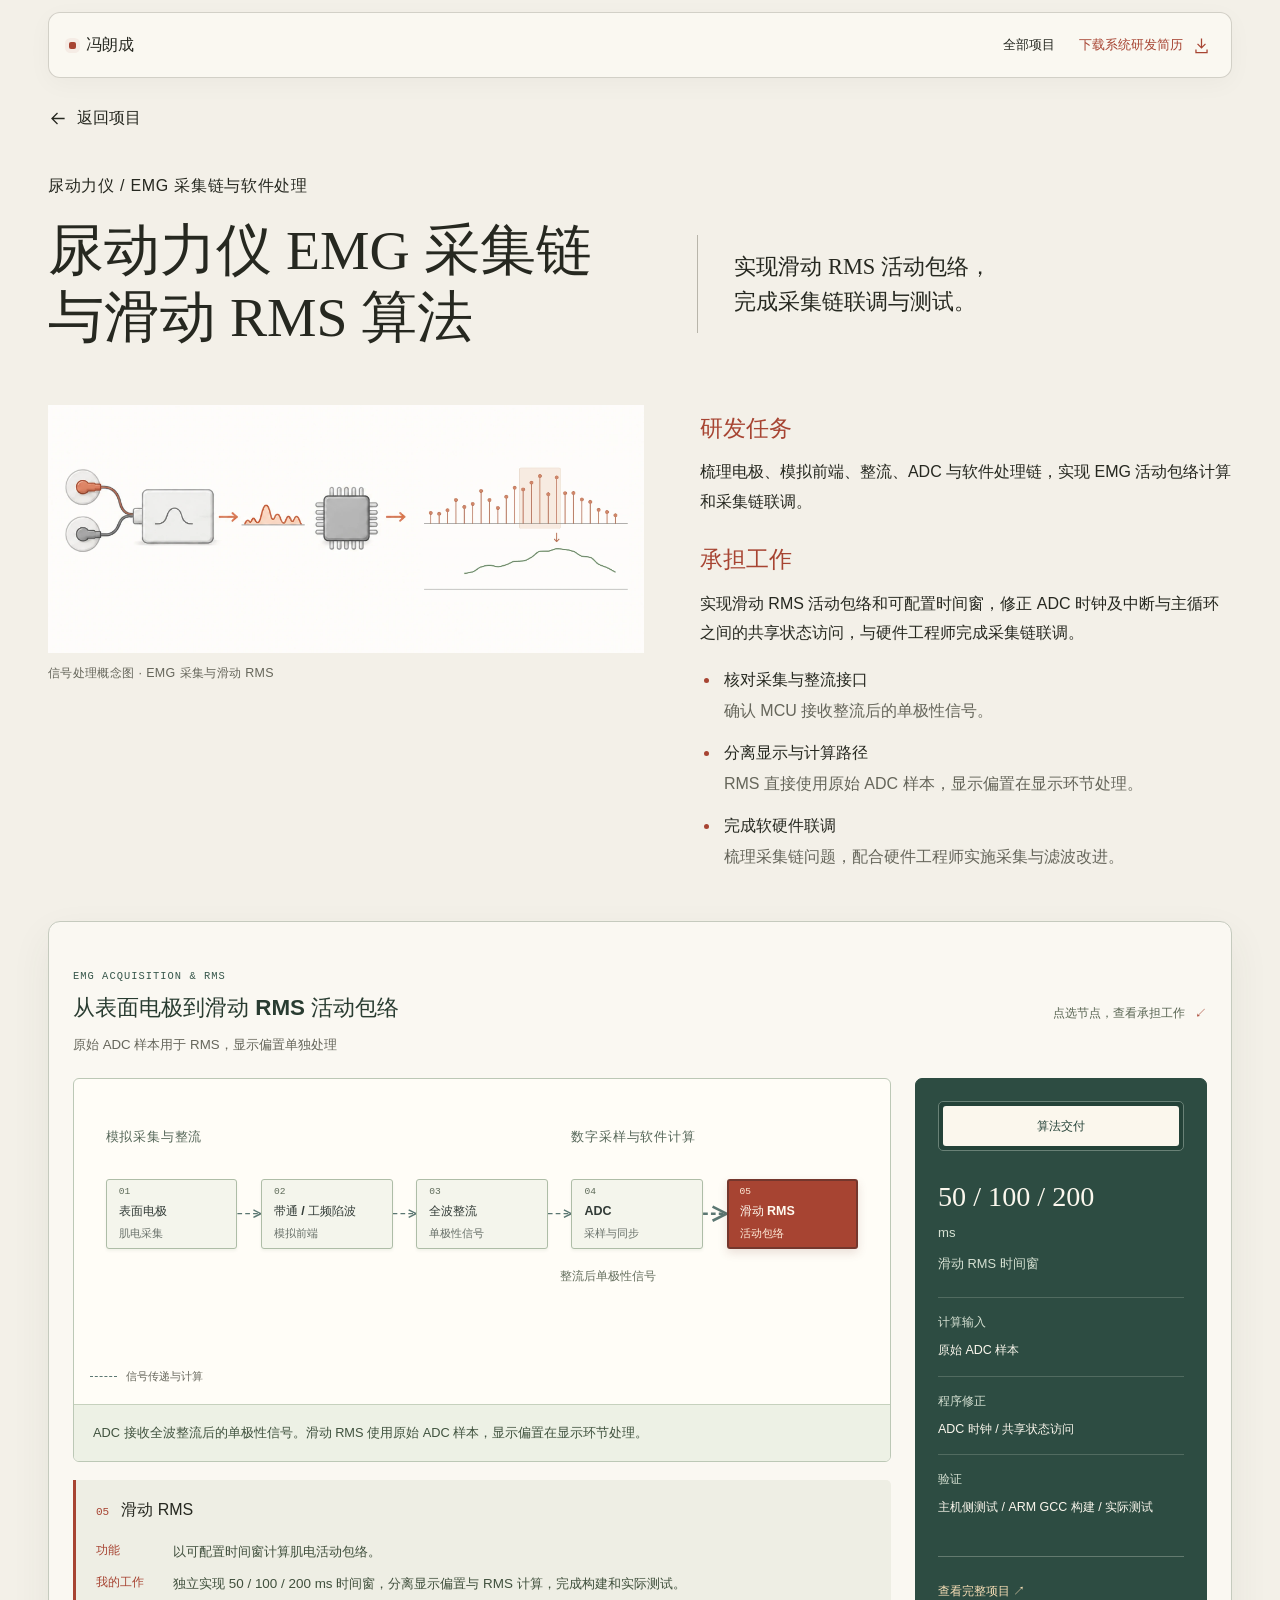
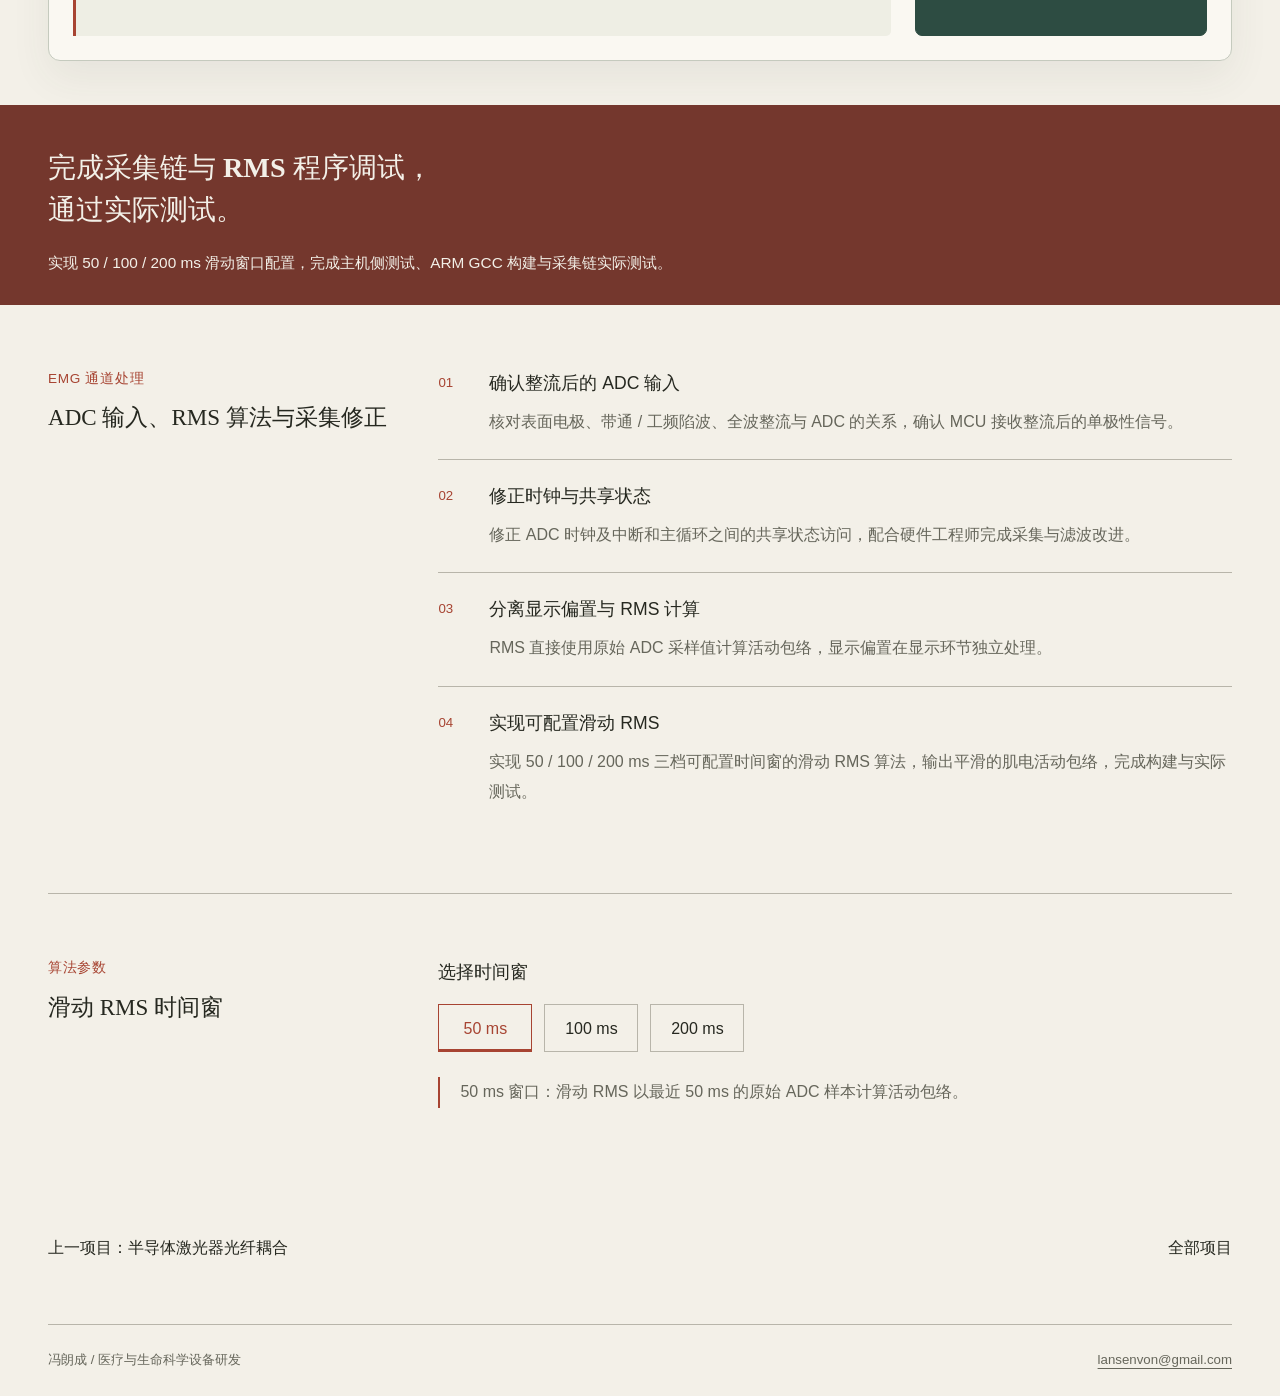
==== commit ad2adf3c: "Refine typography, copy logic, and synchronized resume/booklet exports" ====
--- a/projects/emg-signal-processing/index.html
+++ b/projects/emg-signal-processing/index.html
@@ -1,12 +1,12 @@
 <!doctype html>
-<html lang="zh-CN"><head><meta name="robots" content="noindex, nofollow"><meta charset="utf-8"><meta name="viewport" content="width=device-width, initial-scale=1"><title>尿动力仪 EMG 采集链与滑动 RMS 算法 · 冯朗成</title><meta name="description" content="实现尿动力仪 EMG 滑动 RMS 活动包络与 50 / 100 / 200 ms 窗口配置，修正 ADC 时钟和共享状态访问，完成采集链联调与实际测试。"><link rel="stylesheet" href="../../styles/site.css?v=1ab57a313863"><link rel="stylesheet" href="../../styles/cases.css?v=642eb0bd2362"><script defer src="../../scripts/site-data.js?v=5653c30f4ff9"></script><script defer src="../../scripts/site.js?v=9fe16186a323"></script><script defer src="../../scripts/cases.js?v=897775a38ed7"></script><link rel="stylesheet" href="../../styles/engineering-paper.css?v=a76efc6d1c22"><link rel="stylesheet" href="../../styles/engineering-pine.css?v=053edf3ece58" data-engineering-theme><script defer src="../../scripts/engineering-data.js?v=d4129be29405"></script><script defer src="../../scripts/engineering.js?v=297a3f00dd02"></script></head>
+<html lang="zh-CN"><head><meta name="robots" content="noindex, nofollow"><meta charset="utf-8"><meta name="viewport" content="width=device-width, initial-scale=1"><title>尿动力仪 EMG 采集链与滑动 RMS 算法 · 冯朗成</title><meta name="description" content="实现尿动力仪 EMG 滑动 RMS 活动包络与 50 / 100 / 200 ms 窗口配置，修正 ADC 时钟和共享状态访问，完成采集链联调与实际测试。"><link rel="stylesheet" href="../../styles/site.css?v=5c388d9ae312"><link rel="stylesheet" href="../../styles/cases.css?v=7f0c67f63427"><script defer src="../../scripts/site-data.js?v=2c5687881a82"></script><script defer src="../../scripts/site.js?v=ac707eff1a5d"></script><script defer src="../../scripts/cases.js?v=897775a38ed7"></script><link rel="stylesheet" href="../../styles/engineering-paper.css?v=a76efc6d1c22"><link rel="stylesheet" href="../../styles/engineering-pine.css?v=92e0b91a1d40" data-engineering-theme><script defer src="../../scripts/engineering-data.js?v=2c0806055e78"></script><script defer src="../../scripts/engineering.js?v=297a3f00dd02"></script></head>
 <body class="case-page" data-page="p09" data-root="../../"><a class="skip-link" href="#main">跳到正文</a><header class="site-header wrap"><a class="brand" href="../../?focus=systems" data-home-link>冯朗成</a><nav class="header-links" aria-label="主导航"><a class="text-link" href="../../?focus=systems#projects" data-directory-link>全部项目</a><a class="text-link" href="../../assets/resumes/冯朗成_医疗器械系统工程师_简历.pdf" data-resume download><span data-resume-label>下载系统研发简历</span><svg viewBox="0 0 24 24" fill="none" stroke="currentColor" stroke-width="1.6" aria-hidden="true"><path d="M12 3v12m-5-5 5 5 5-5M5 17v4h14v-4"/></svg></a></nav></header>
   <main id="main"><div class="wrap"><a class="case-back text-link" href="../../?focus=systems#projects" data-directory-link data-return-projects><svg viewBox="0 0 24 24" fill="none" stroke="currentColor" stroke-width="1.6" aria-hidden="true"><path d="m12 5-7 7 7 7M5 12h16"/></svg>返回项目</a><div class="case-heading"><p class="case-kicker">尿动力仪 / EMG 采集链与软件处理</p><div class="case-title-row"><h1>尿动力仪 EMG 采集链<br>与滑动 RMS 算法</h1><p class="case-lede">实现滑动 RMS 活动包络，<br>完成采集链联调与测试。</p></div></div>
     <section class="case-overview" aria-label="研发任务与承担工作"><figure class="case-figure case-diagram"><img src="../../assets/images/concept/emg-acquisition-sliding-rms-concept.webp" alt="EMG 信号处理概念图：表面电极与模拟前端、整流后的单极性信号、ADC 离散采样及滑动 RMS 活动包络" width="2100" height="875"><figcaption>信号处理概念图 · EMG 采集与滑动 RMS</figcaption></figure><div class="case-role"><h2>研发任务</h2><p>梳理电极、模拟前端、整流、ADC 与软件处理链，实现 EMG 活动包络计算和采集链联调。</p><h3>承担工作</h3><p>实现滑动 RMS 活动包络和可配置时间窗，修正 ADC 时钟及中断与主循环之间的共享状态访问，与硬件工程师完成采集链联调。</p><ul class="role-actions"><li><strong>核对采集与整流接口</strong><span>确认 MCU 接收整流后的单极性信号。</span></li><li><strong>分离显示与计算路径</strong><span>RMS 直接使用原始 ADC 样本，显示偏置在显示环节处理。</span></li><li><strong>完成软硬件联调</strong><span>梳理采集链问题，配合硬件工程师实施采集与滤波改进。</span></li></ul></div></section>
     <div class="case-engineering" data-engineering="emg"><div class="engineering-mount"><section class="case-chain" aria-labelledby="emg-chain-title"><h2 id="emg-chain-title">EMG 采集与处理链</h2><ol class="chain-list"><li>表面电极</li><li>带通 / 工频陷波</li><li>全波整流</li><li>ADC</li><li>滑动 RMS 活动包络</li></ol><p class="chain-note">MCU 接收整流后的单极性信号，RMS 使用原始 ADC 值计算。</p></section></div></div>
   </div>
   <section class="results-band" aria-labelledby="emg-result-title"><div class="wrap"><h2 class="outcome-text" id="emg-result-title">完成采集链与 RMS 程序调试，<br>通过实际测试。</h2><p class="outcome-note">实现 50 / 100 / 200 ms 滑动窗口配置，完成主机侧测试、ARM GCC 构建与采集链实际测试。</p></div></section>
-  <div class="wrap"><section class="case-section section-title" aria-labelledby="emg-method-title"><h2 id="emg-method-title"><small>EMG 通道处理</small>ADC 输入、RMS 算法与采集修正</h2><div class="section-body"><ol class="method-list"><li><div><h3>确认整流后的 ADC 输入</h3><p>核对表面电极、带通 / 工频陷波、全波整流与 ADC 的关系，确认 MCU 接收整流后的单极性信号。</p></div></li><li><div><h3>分离显示偏置与 RMS 计算</h3><p>RMS 直接使用原始 ADC 采样值计算活动包络，显示偏置在显示环节处理。</p></div></li><li><div><h3>实现可配置滑动 RMS</h3><p>编写 50 / 100 / 200 ms 窗口设置，计算 EMG 活动包络。</p></div></li><li><div><h3>修正时钟与共享状态</h3><p>修正 ADC 时钟及中断和主循环之间的共享状态访问，配合硬件工程师完成采集与滤波改进，并进行构建和实际测试。</p></div></li></ol></div></section>
+  <div class="wrap"><section class="case-section section-title" aria-labelledby="emg-method-title"><h2 id="emg-method-title"><small>EMG 通道处理</small>ADC 输入、RMS 算法与采集修正</h2><div class="section-body"><ol class="method-list"><li><div><h3>确认整流后的 ADC 输入</h3><p>核对表面电极、带通 / 工频陷波、全波整流与 ADC 的关系，确认 MCU 接收整流后的单极性信号。</p></div></li><li><div><h3>修正时钟与共享状态</h3><p>修正 ADC 时钟及中断和主循环之间的共享状态访问，配合硬件工程师完成采集与滤波改进。</p></div></li><li><div><h3>分离显示偏置与 RMS 计算</h3><p>RMS 直接使用原始 ADC 采样值计算活动包络，显示偏置在显示环节独立处理。</p></div></li><li><div><h3>实现可配置滑动 RMS</h3><p>实现 50 / 100 / 200 ms 三档可配置时间窗的滑动 RMS 算法，输出平滑的肌电活动包络，完成构建与实际测试。</p></div></li></ol></div></section>
     <section class="case-section section-title" aria-labelledby="rms-title"><h2 id="rms-title"><small>算法参数</small>滑动 RMS 时间窗</h2><div class="section-body"><fieldset class="rms-choice"><legend>选择时间窗</legend><div class="window-controls"><label><input type="radio" name="rms-window" value="50" checked><span>50 ms</span></label><label><input type="radio" name="rms-window" value="100"><span>100 ms</span></label><label><input type="radio" name="rms-window" value="200"><span>200 ms</span></label></div></fieldset><p class="window-description" data-window-description aria-live="polite">50 ms 窗口：滑动 RMS 以最近 50 ms 的原始 ADC 样本计算活动包络。</p></div></section>
     <div class="case-navigation"><nav data-case-nav aria-label="继续阅读"><a class="text-link" href="../laser-optics-fiber/?focus=systems">上一项目：激光系统与光纤耦合</a><a class="text-link" href="../../?focus=systems#projects" data-directory-link>全部项目</a></nav></div>
   </div></main><footer class="site-footer wrap"><span>冯朗成 / 医疗与生命科学设备研发</span><a href="mailto:lansenvon@gmail.com">lansenvon@gmail.com</a></footer>
--- a/styles/site.css
+++ b/styles/site.css
@@ -47,12 +47,16 @@
 .hero-focus { margin: 0; color: var(--accent); font-size: 1.14rem; }
 .hero-lede { max-width: 535px; margin: 24px 0 0; font-family: var(--serif); font-size: 1.48rem; line-height: 1.75; }
 .hero-actions { display: flex; align-items: center; flex-wrap: wrap; gap: 26px; margin-top: 32px; }
-.button { min-height: 52px; display: inline-flex; align-items: center; justify-content: center; gap: 17px; padding: 11px 20px; border: 1px solid var(--ink); }
+.button { min-height: 52px; display: inline-flex; align-items: center; justify-content: center; gap: 17px; padding: 11px 20px; border: 1px solid var(--ink); transition: background-color .15s ease, border-color .15s ease, color .15s ease; }
 .button-primary { color: var(--paper-light); border-color: var(--accent); background: var(--accent); }
 .button-primary:hover { background: #8e382b; }
 .text-action { display: inline-flex; align-items: center; gap: 10px; min-height: 44px; text-decoration: underline; text-underline-offset: 5px; }
+.button span[aria-hidden="true"], .text-action span[aria-hidden="true"], .project-more span[aria-hidden="true"] { display: inline-block; transition: transform .15s ease; }
+.button-primary:hover span[aria-hidden="true"] { transform: translate(2px, 2px); }
+.project-more:hover span[aria-hidden="true"], .research-list .text-action:hover span[aria-hidden="true"] { transform: translate(2px, -2px); }
+[data-resume]:hover span[aria-hidden="true"] { transform: translateY(2px); }
 .direction-control { display: flex; width: fit-content; max-width: 100%; margin-top: 33px; border-bottom: 1px solid var(--line); }
-.direction-control button { min-height: 43px; padding: 7px 14px; border: 0; border-bottom: 2px solid transparent; background: transparent; color: var(--muted); cursor: pointer; white-space: nowrap; }
+.direction-control button { min-height: 43px; padding: 7px 14px; border: 0; border-bottom: 2px solid transparent; background: transparent; color: var(--muted); cursor: pointer; white-space: nowrap; transition: color .15s ease, border-bottom-color .15s ease; }
 .direction-control button:first-child { padding-left: 0; }
 .direction-control button[aria-pressed="true"] { color: var(--ink); border-bottom-color: var(--accent); }
 .direction-control button:focus-visible, a:focus-visible, button:focus-visible, summary:focus-visible { outline: 2px solid var(--green); outline-offset: 4px; }
@@ -78,7 +82,7 @@
 .result:hover strong { color: #f1c1ae; }
 
 .capabilities { display: grid; grid-template-columns: .8fr 1.2fr; gap: 70px; padding-top: 110px; padding-bottom: 106px; }
-.section-heading h2 { margin: 13px 0 14px; font-family: var(--serif); font-size: 2.5rem; font-weight: 400; line-height: 1.45; }
+.section-heading h2 { margin: 13px 0 14px; font-family: var(--serif); font-size: clamp(1.85rem, 2.4vw, 2.3rem); font-weight: 400; line-height: 1.4; text-wrap: balance; }
 .section-heading > p:last-child { max-width: 470px; margin: 0; color: var(--muted); }
 .capability-list article { display: grid; grid-template-columns: 48px 150px 1fr; gap: 15px; align-items: start; border-top: 1px solid var(--line); padding: 19px 0; }
 .capability-list article:last-child { border-bottom: 1px solid var(--line); }
@@ -108,7 +112,7 @@
 .optical-path i { height: 1px; background: var(--accent); }
 .project-copy { max-width: 570px; }
 .project-id { margin: 0 0 13px; color: var(--accent); font-size: .84rem; }
-.project-copy h3 { margin: 0 0 15px; font-family: var(--serif); font-size: 1.9rem; font-weight: 500; line-height: 1.45; }
+.project-copy h3 { margin: 0 0 15px; font-family: var(--serif); font-size: clamp(1.38rem, 1.75vw, 1.68rem); font-weight: 500; line-height: 1.42; text-wrap: balance; }
 .project-copy h3 a:hover { color: var(--accent); }
 .project-copy > p:not(.project-id) { margin: 0; color: var(--muted); line-height: 1.9; }
 .project-meta { display: flex; align-items: baseline; flex-wrap: wrap; gap: 12px; margin-top: 22px; border-top: 1px solid var(--line); padding-top: 13px; }
--- a/styles/cases.css
+++ b/styles/cases.css
@@ -1,20 +1,26 @@
 .case-page .site-header { border-bottom: 1px solid var(--line); }
 .case-back { display: inline-flex; align-items: center; gap: .6rem; min-height: 44px; margin: 18px 0 32px; }
-.case-back svg, .case-page .text-link svg, .case-page .header-links svg { width: 19px; height: 19px; flex: 0 0 auto; }
+.case-back svg, .case-page .text-link svg, .case-page .header-links svg { width: 19px; height: 19px; flex: 0 0 auto; transition: transform .15s ease; }
+.case-back:hover svg { transform: translateX(-2px); }
+.case-page .header-links [data-resume]:hover svg { transform: translateY(2px); }
+.research-citation a:hover svg { transform: translate(2px, -2px); }
+.paper-figure figcaption a span[aria-hidden="true"], .figure-license a span[aria-hidden="true"] { display: inline-block; transition: transform .15s ease; }
+.paper-figure figcaption a:hover span[aria-hidden="true"], .figure-license a:hover span[aria-hidden="true"] { transform: translate(2px, -2px); }
 .case-heading { padding-bottom: 54px; }
 .case-kicker { margin: 0 0 18px; font-size: 1rem; letter-spacing: .045em; }
-.case-title-row { display: grid; grid-template-columns: 1.1fr 1fr; align-items: center; gap: 64px; }
-.case-title-row h1 { margin: 0; font-family: var(--serif); font-size: 5rem; font-weight: 400; line-height: 1.18; }
-.case-lede { margin: 0; padding: 16px 0 16px 40px; border-left: 1px solid var(--line); font-family: var(--serif); font-size: 2rem; line-height: 1.55; }
+.case-title-row { display: grid; grid-template-columns: 1.08fr .96fr; align-items: center; gap: 48px; }
+.case-title-row h1 { margin: 0; font-family: var(--serif); font-size: clamp(2.8rem, 4.35vw, 4.15rem); font-weight: 400; line-height: 1.2; text-wrap: balance; }
+.case-lede { margin: 0; padding: 14px 0 14px 36px; border-left: 1px solid var(--line); font-family: var(--serif); font-size: clamp(1.25rem, 1.75vw, 1.62rem); line-height: 1.58; text-wrap: balance; }
 .case-overview { display: grid; grid-template-columns: 1.12fr 1fr; gap: 56px; align-items: start; }
 .case-figure { margin: 0; min-width: 0; }
 .case-figure img { display: block; width: 100%; height: auto; aspect-ratio: 1.26; object-fit: cover; background: #e7e1d6; }
 .case-figure.paper-source img { aspect-ratio: auto; object-fit: contain; background: #fff; }
 .case-figure.case-diagram img { aspect-ratio: 4 / 3; object-fit: contain; background: var(--paper); }
 .case-figure figcaption { color: var(--muted); margin-top: 10px; font-size: .78rem; letter-spacing: .03em; }
-.laser-case-figure { margin: 0 0 28px; }
-.laser-case-figure img { display: block; width: 100%; aspect-ratio: 3 / 2; object-fit: contain; background: var(--paper); }
+.laser-case-figure { margin: 0 0 24px; }
+.laser-case-figure img { display: block; width: 100%; height: auto; aspect-ratio: 3 / 2; object-fit: contain; background: #faf9f3; }
 .laser-case-figure figcaption { color: var(--muted); margin-top: 10px; font-size: .78rem; letter-spacing: .03em; }
+.laser-chapter > .case-engineering { padding-top: 0; }
 .case-role { padding-top: 4px; }
 .case-role h2, .case-role h3 { margin: 0 0 9px; color: var(--accent); font-weight: 500; font-size: 1.45rem; }
 .case-role h3 { margin-top: 24px; }
@@ -43,10 +49,12 @@
 .metric-caption { display: block; font-family: var(--serif); font-size: 1.7rem; margin: 5px 0 20px; }
 .metric p { margin: 0; font-size: .93rem; line-height: 1.8; }
 .results-tabs { display: flex; gap: 28px; margin-bottom: 29px; }
-.results-tabs button { appearance: none; min-height: 44px; padding: 0 0 8px; border: 0; border-bottom: 1px solid transparent; background: transparent; color: inherit; font-family: inherit; font-size: 1.25rem; opacity: .7; cursor: pointer; }
+.results-tabs button { appearance: none; min-height: 44px; padding: 0 0 8px; border: 0; border-bottom: 1px solid transparent; background: transparent; color: inherit; font-family: inherit; font-size: 1.25rem; opacity: .7; cursor: pointer; transition: opacity .15s ease, border-bottom-color .15s ease; }
 .results-tabs button[aria-selected='true'] { opacity: 1; border-bottom-color: currentColor; }
 .results-tabs button:focus-visible, .interval-point:focus-visible { outline: 2px solid currentColor; outline-offset: 5px; }
 .results-panel[hidden] { display: none; }
+.results-panel:not([hidden]) { animation: case-soft-in .15s ease-out; }
+@keyframes case-soft-in { from { opacity: .45; } to { opacity: 1; } }
 .results-panel h3 { font-size: 1rem; margin: 0 0 20px; font-weight: 500; }
 .interval-figure { margin: 0; }
 .interval-plot { position: relative; height: 100px; margin: 5px 8px 0; }
@@ -79,8 +87,8 @@
 .values-table th:nth-child(2) { width: 28%; }
 .case-section { padding-top: 64px; padding-bottom: 64px; }
 .case-section + .case-section { border-top: 1px solid var(--line); }
-.section-title { display: grid; grid-template-columns: .62fr 1.6fr; gap: 40px; }
-.section-title > h2 { margin: 0; font-family: var(--serif); font-size: 2.1rem; line-height: 1.5; font-weight: 400; }
+.section-title { display: grid; grid-template-columns: .68fr 1.54fr; gap: 40px; }
+.section-title > h2 { margin: 0; font-family: var(--serif); font-size: clamp(1.42rem, 1.8vw, 1.7rem); line-height: 1.42; font-weight: 400; text-wrap: balance; }
 .section-title > h2 small { display: block; font-family: var(--sans); font-size: .85rem; color: var(--accent); margin-bottom: 13px; letter-spacing: .05em; }
 .section-body { min-width: 0; }
 .section-body > p:first-child { margin-top: 0; }
@@ -129,12 +137,12 @@
 .rms-choice .window-controls { display: flex; flex-wrap: wrap; gap: 12px; }
 .rms-choice label { position: relative; cursor: pointer; }
 .rms-choice input { position: absolute; opacity: 0; inset: 0; }
-.rms-choice span { display: inline-flex; align-items: center; min-height: 48px; min-width: 94px; justify-content: center; border: 1px solid var(--line); padding: 9px 18px; }
+.rms-choice span { display: inline-flex; align-items: center; min-height: 48px; min-width: 94px; justify-content: center; border: 1px solid var(--line); padding: 9px 18px; transition: border-color .15s ease, color .15s ease, box-shadow .15s ease; }
 .rms-choice input:checked + span { border-color: var(--accent); color: var(--accent); box-shadow: inset 0 -2px var(--accent); }
 .rms-choice input:focus-visible + span { outline: 2px solid var(--accent); outline-offset: 4px; }
 .window-description { padding-left: 20px; border-left: 2px solid var(--accent); }
 .window-description strong { color: var(--accent); }
-.outcome-text { font-family: var(--serif); font-size: 2.5rem; line-height: 1.55; margin: 0 0 16px; }
+.outcome-text { font-family: var(--serif); font-size: clamp(1.65rem, 2.2vw, 2.15rem); line-height: 1.5; margin: 0 0 16px; text-wrap: balance; }
 .outcome-note { max-width: 800px; line-height: 1.9; margin: 0; font-size: .96rem; }
 .research-citation { padding-top: 22px; border-top: 1px solid var(--line); overflow-wrap: anywhere; }
 .research-citation cite { font-style: normal; color: var(--ink); }
@@ -150,11 +158,11 @@
 .paper-figure figcaption a, .figure-license a { display: inline-flex; align-items: center; gap: 7px; min-height: 35px; width: fit-content; color: var(--accent); text-decoration: underline; text-underline-offset: 4px; }
 .figure-license { margin: 19px 0 0; color: var(--muted); font-size: .83rem; line-height: 1.8; }
 .figure-license a { min-height: 30px; }
-@media (min-width: 1600px) { .case-title-row h1 { font-size: 5.5rem; } }
+@media (min-width: 1600px) { .case-title-row h1 { font-size: 4.25rem; } }
 @media (max-width: 1099px) {
-  .case-title-row { gap: 36px; }
-  .case-title-row h1 { font-size: 3.7rem; }
-  .case-lede { font-size: 1.65rem; }
+  .case-title-row { gap: 32px; }
+  .case-title-row h1 { font-size: clamp(2.1rem, 3.2vw, 2.75rem); }
+  .case-lede { font-size: clamp(1.08rem, 1.5vw, 1.3rem); padding-left: 24px; }
   .metric-number { font-size: 5.2rem; }
   .laser-results .result-value { font-size: 3.1rem; }
   .case-overview { gap: 32px; }
@@ -172,8 +180,8 @@
   .metric p { font-size: .85rem; }
   .calibration-grid { gap: 17px; }
   .calibration-grid dd { font-size: 1.4rem; }
-  .section-title { gap: 32px; grid-template-columns: .65fr 1.6fr; }
-  .section-title > h2 { font-size: 1.75rem; }
+  .section-title { gap: 32px; grid-template-columns: .68fr 1.54fr; }
+  .section-title > h2 { font-size: clamp(1.32rem, 1.8vw, 1.55rem); }
   .window-visual { min-height: 360px; padding: 30px; }
   .laser-results { gap: 30px; }
   .laser-results article + article { padding-left: 30px; }
@@ -190,8 +198,8 @@
   .case-heading { padding-bottom: 31px; }
   .case-kicker { font-size: .85rem; margin-bottom: 14px; }
   .case-title-row { display: block; }
-  .case-title-row h1 { font-size: 2.65rem; }
-  .case-lede { margin-top: 25px; padding: 0 0 0 17px; font-size: 1.3rem; }
+  .case-title-row h1 { font-size: clamp(1.85rem, 5.8vw, 2.25rem); }
+  .case-lede { margin-top: 20px; padding: 0 0 0 16px; font-size: 1.14rem; }
   .case-overview { display: block; }
   .case-figure img { aspect-ratio: 1.16; }
   .case-figure figcaption { font-size: .73rem; }
@@ -229,7 +237,7 @@
   .values-table td { overflow-wrap: anywhere; }
   .case-section { padding-top: 39px; padding-bottom: 39px; }
   .section-title { display: block; }
-  .section-title > h2 { font-size: 1.75rem; margin-bottom: 26px; }
+  .section-title > h2 { font-size: 1.55rem; margin-bottom: 22px; }
   .section-title > h2 small { margin-bottom: 8px; }
   .section-body p { font-size: .94rem; }
   .method-list li { grid-template-columns: 26px 1fr; gap: 12px; padding: 19px 0; }
@@ -249,7 +257,7 @@
   .laser-results article + article { border-left: 0; border-top: 1px solid #ffffff50; padding-left: 0; padding-top: 27px; }
   .laser-results .result-value { font-size: 3rem; }
   .window-visual .window-values { font-size: 2.35rem; }
-  .outcome-text { font-size: 1.8rem; }
+  .outcome-text { font-size: 1.48rem; }
   .laser-results h2 { font-size: 1.4rem; margin-bottom: 12px; }
   .window-visual { min-height: 275px; padding: 29px; }
   .window-visual .window-values { font-size: 2.35rem; }
--- a/styles/engineering-pine.css
+++ b/styles/engineering-pine.css
@@ -37,17 +37,20 @@
 [data-engineering] .system-node[aria-pressed="true"] .node-short,
 [data-engineering] .system-node[aria-pressed="true"] .node-mobile-input { color:#ffedda; }
 [data-engineering] .system-node[aria-pressed="true"] .node-mobile-input { border-color:#e8cbb780; }
+[data-engineering] .network-edge > path { transition:stroke-width .15s ease; }
 [data-engineering] .network-edge.edge-active > path { stroke-width:3.2; }
 [data-engineering] .network-lines .network-note { fill:#66705f; }
 [data-engineering] .system-relation { background:#edf1e5; border-top-color:#c6d1bd; border-radius:0 0 5px 5px; color:#41533f; }
 [data-engineering] .node-detail { margin-top:18px; min-height:156px; padding:16px 20px; border-left:3px solid var(--accent); border-radius:0 5px 5px 0; background:#eeeee4; }
+[data-engineering] .node-detail > *,[data-engineering] .evidence-panel > * { animation:engineering-soft-in .15s ease-out; }
+@keyframes engineering-soft-in { from { opacity:.45; } to { opacity:1; } }
 [data-engineering] .node-detail h4 { margin-bottom:10px; }
 [data-engineering] .node-detail-row { margin-top:6px; }
 [data-engineering] .node-detail-row p { color:#40503d; }
 [data-engineering] .system-evidence { padding:22px; border:1px solid var(--result-surface); border-radius:7px; background:var(--result-surface); color:var(--result-light); }
 [data-engineering] .system-evidence :focus-visible { outline-color:#f8dba4; }
 [data-engineering] .evidence-tabs { gap:6px; padding:4px; border:1px solid var(--result-line); border-radius:5px; background:var(--result-deep); }
-[data-engineering] .evidence-tabs button { min-height:40px; margin:0; padding:8px 3px; border:0; border-radius:3px; color:var(--result-soft); font-size:.76rem; }
+[data-engineering] .evidence-tabs button { min-height:40px; margin:0; padding:8px 3px; border:0; border-radius:3px; color:var(--result-soft); font-size:.76rem; transition:background .15s ease,color .15s ease; }
 [data-engineering] .evidence-tabs button:hover { color:#fffaf0; background:#ffffff0d; }
 [data-engineering] .evidence-tabs button[aria-selected="true"] { color:var(--result-deep); background:var(--result-light); }
 [data-engineering] .evidence-panel { padding-top:28px; }
@@ -127,7 +130,7 @@
   [data-engineering] .evidence-ledger > div { grid-template-columns:1fr; }
 }
 @media (prefers-reduced-motion:reduce) {
-  [data-engineering] * { transition:none; }
+  [data-engineering] * { transition:none; animation:none; }
 }
 @media print {
   #engineering::before { display:none; }
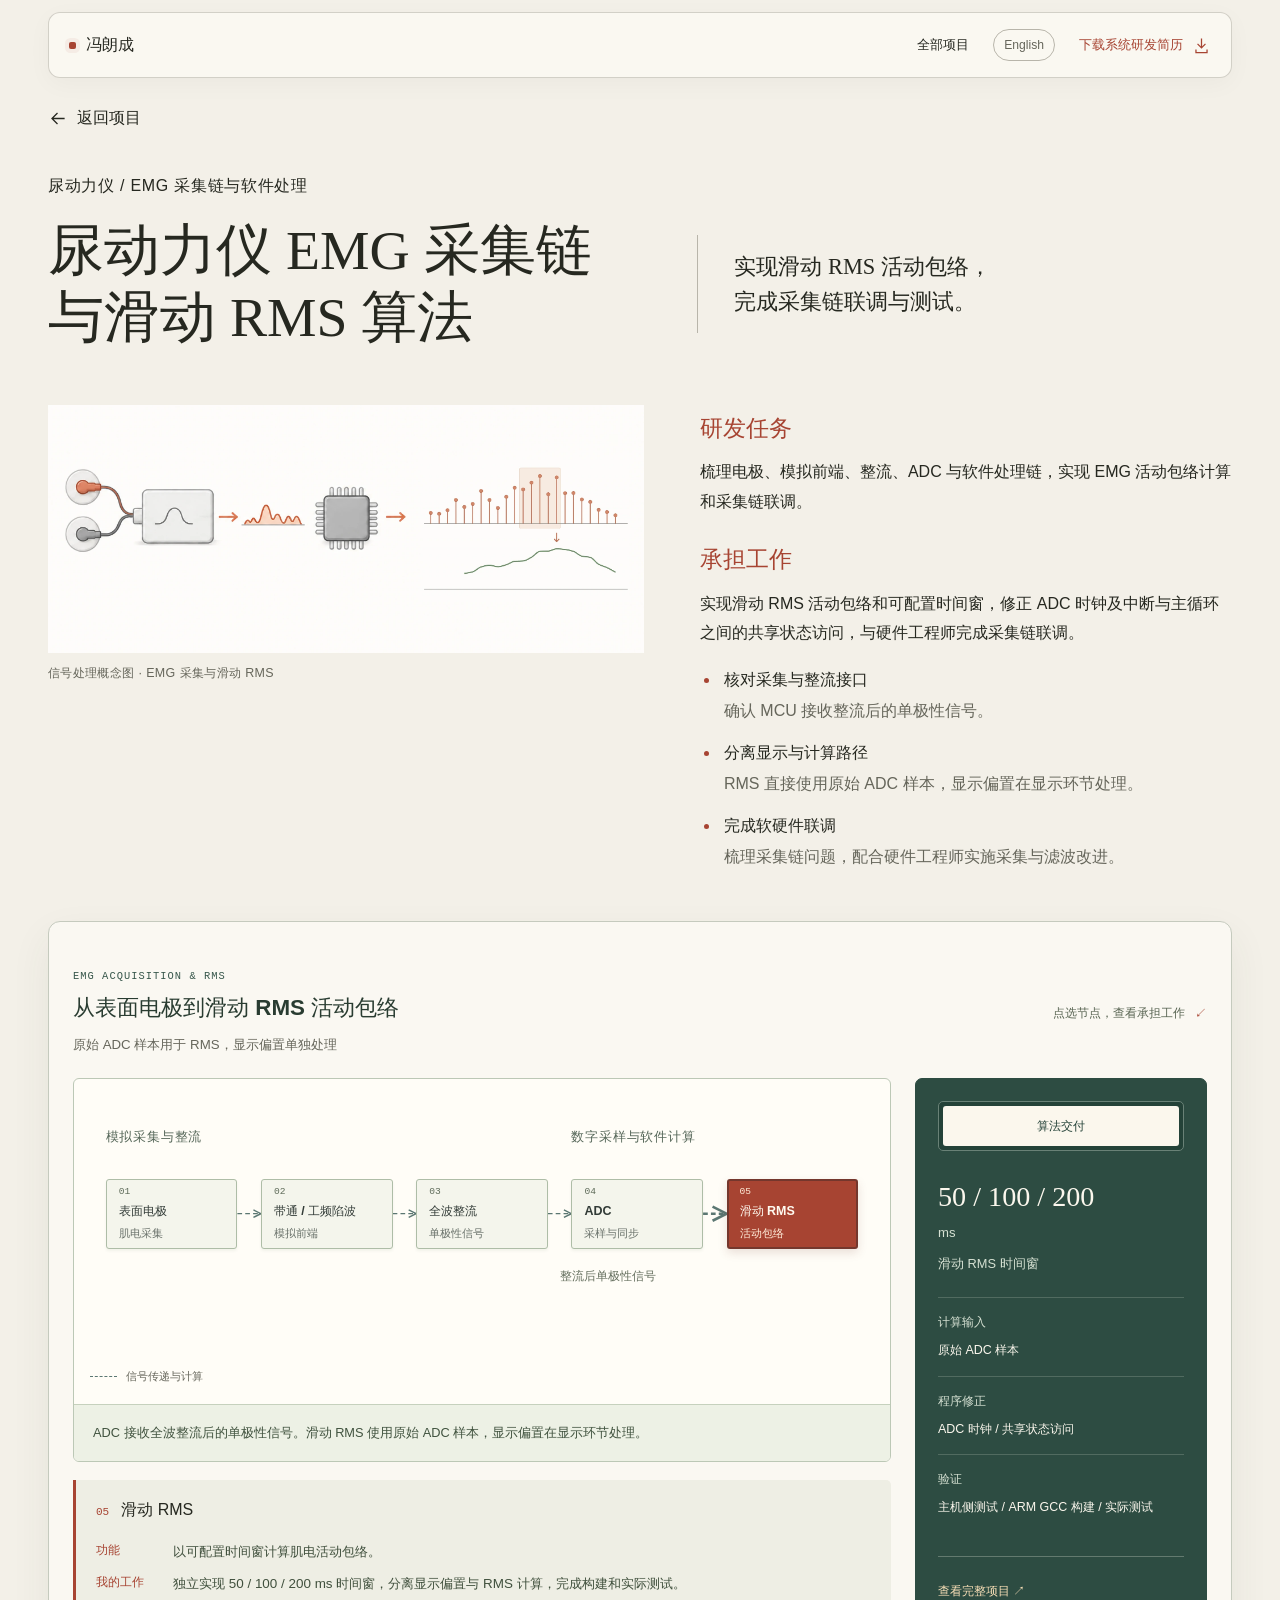
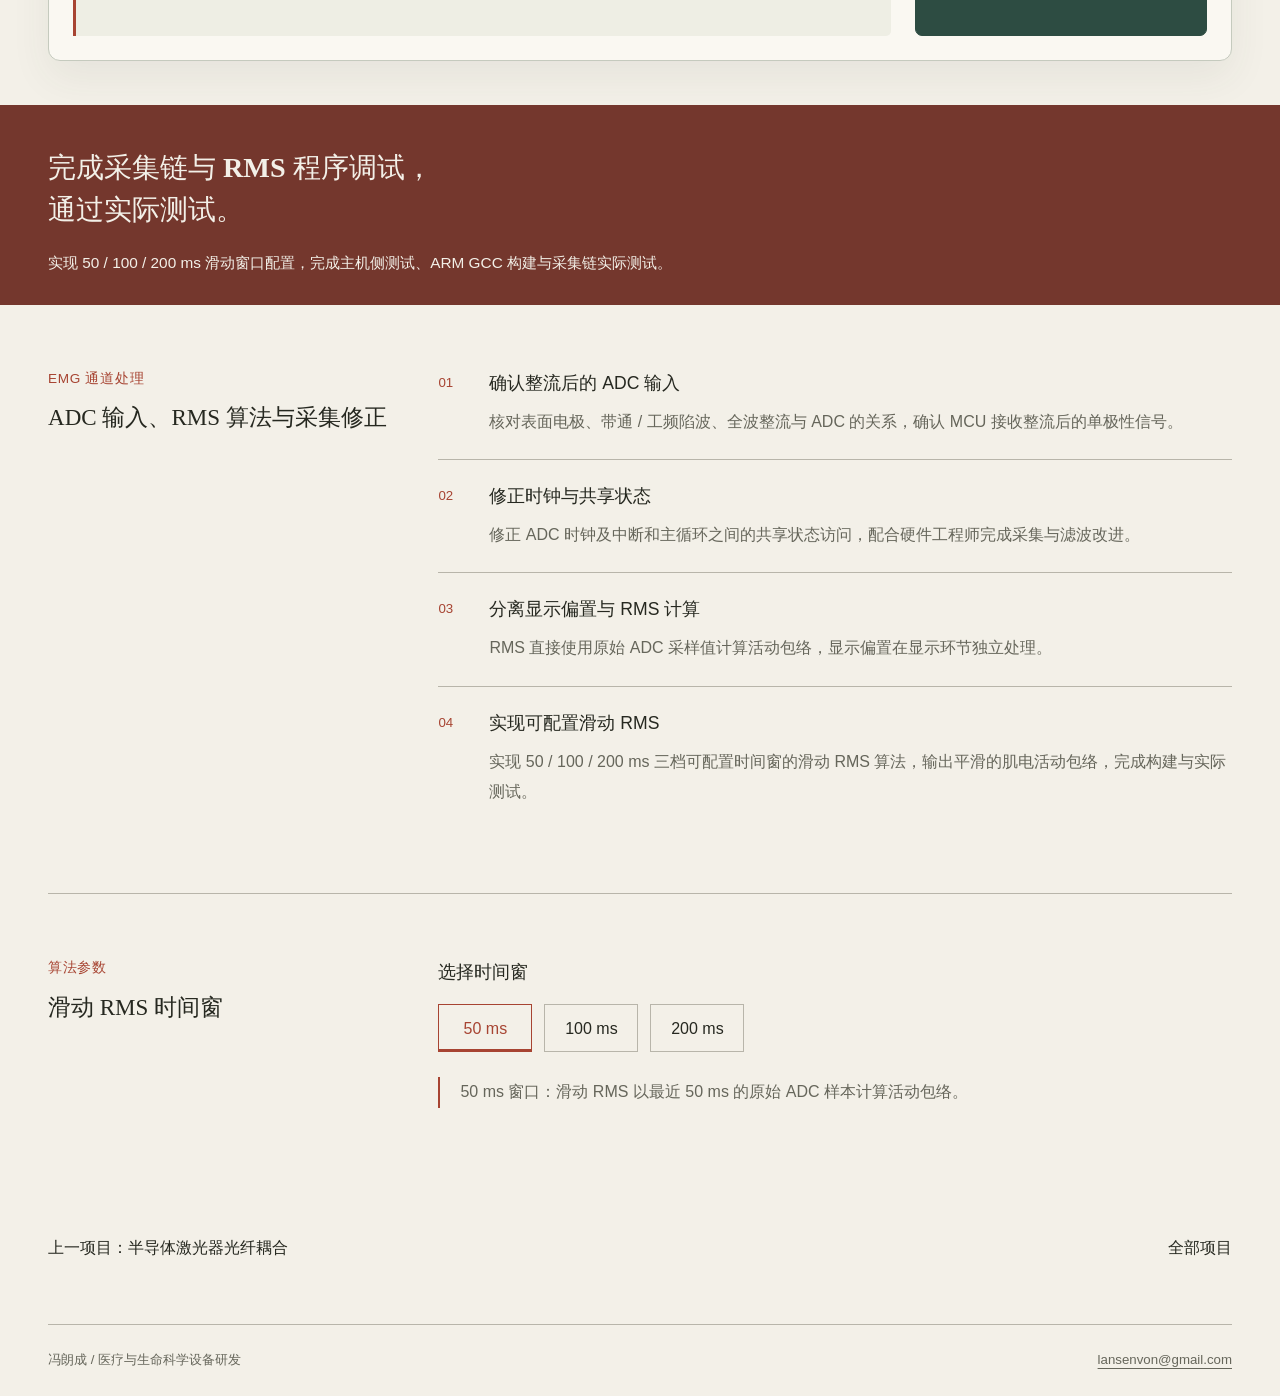
==== commit 252d1a2e: "Add English bilingual portfolio (/en/) and synchronized M1 English CV 🌸 Shipped with Kanna — https:/" ====
--- a/projects/emg-signal-processing/index.html
+++ b/projects/emg-signal-processing/index.html
@@ -1,13 +1,13 @@
-<!doctype html>
-<html lang="zh-CN"><head><meta name="robots" content="noindex, nofollow"><meta charset="utf-8"><meta name="viewport" content="width=device-width, initial-scale=1"><title>尿动力仪 EMG 采集链与滑动 RMS 算法 · 冯朗成</title><meta name="description" content="实现尿动力仪 EMG 滑动 RMS 活动包络与 50 / 100 / 200 ms 窗口配置，修正 ADC 时钟和共享状态访问，完成采集链联调与实际测试。"><link rel="stylesheet" href="../../styles/site.css?v=5c388d9ae312"><link rel="stylesheet" href="../../styles/cases.css?v=7f0c67f63427"><script defer src="../../scripts/site-data.js?v=2c5687881a82"></script><script defer src="../../scripts/site.js?v=ac707eff1a5d"></script><script defer src="../../scripts/cases.js?v=897775a38ed7"></script><link rel="stylesheet" href="../../styles/engineering-paper.css?v=a76efc6d1c22"><link rel="stylesheet" href="../../styles/engineering-pine.css?v=92e0b91a1d40" data-engineering-theme><script defer src="../../scripts/engineering-data.js?v=2c0806055e78"></script><script defer src="../../scripts/engineering.js?v=297a3f00dd02"></script></head>
-<body class="case-page" data-page="p09" data-root="../../"><a class="skip-link" href="#main">跳到正文</a><header class="site-header wrap"><a class="brand" href="../../?focus=systems" data-home-link>冯朗成</a><nav class="header-links" aria-label="主导航"><a class="text-link" href="../../?focus=systems#projects" data-directory-link>全部项目</a><a class="text-link" href="../../assets/resumes/冯朗成_医疗器械系统工程师_简历.pdf" data-resume download><span data-resume-label>下载系统研发简历</span><svg viewBox="0 0 24 24" fill="none" stroke="currentColor" stroke-width="1.6" aria-hidden="true"><path d="M12 3v12m-5-5 5 5 5-5M5 17v4h14v-4"/></svg></a></nav></header>
-  <main id="main"><div class="wrap"><a class="case-back text-link" href="../../?focus=systems#projects" data-directory-link data-return-projects><svg viewBox="0 0 24 24" fill="none" stroke="currentColor" stroke-width="1.6" aria-hidden="true"><path d="m12 5-7 7 7 7M5 12h16"/></svg>返回项目</a><div class="case-heading"><p class="case-kicker">尿动力仪 / EMG 采集链与软件处理</p><div class="case-title-row"><h1>尿动力仪 EMG 采集链<br>与滑动 RMS 算法</h1><p class="case-lede">实现滑动 RMS 活动包络，<br>完成采集链联调与测试。</p></div></div>
-    <section class="case-overview" aria-label="研发任务与承担工作"><figure class="case-figure case-diagram"><img src="../../assets/images/concept/emg-acquisition-sliding-rms-concept.webp" alt="EMG 信号处理概念图：表面电极与模拟前端、整流后的单极性信号、ADC 离散采样及滑动 RMS 活动包络" width="2100" height="875"><figcaption>信号处理概念图 · EMG 采集与滑动 RMS</figcaption></figure><div class="case-role"><h2>研发任务</h2><p>梳理电极、模拟前端、整流、ADC 与软件处理链，实现 EMG 活动包络计算和采集链联调。</p><h3>承担工作</h3><p>实现滑动 RMS 活动包络和可配置时间窗，修正 ADC 时钟及中断与主循环之间的共享状态访问，与硬件工程师完成采集链联调。</p><ul class="role-actions"><li><strong>核对采集与整流接口</strong><span>确认 MCU 接收整流后的单极性信号。</span></li><li><strong>分离显示与计算路径</strong><span>RMS 直接使用原始 ADC 样本，显示偏置在显示环节处理。</span></li><li><strong>完成软硬件联调</strong><span>梳理采集链问题，配合硬件工程师实施采集与滤波改进。</span></li></ul></div></section>
-    <div class="case-engineering" data-engineering="emg"><div class="engineering-mount"><section class="case-chain" aria-labelledby="emg-chain-title"><h2 id="emg-chain-title">EMG 采集与处理链</h2><ol class="chain-list"><li>表面电极</li><li>带通 / 工频陷波</li><li>全波整流</li><li>ADC</li><li>滑动 RMS 活动包络</li></ol><p class="chain-note">MCU 接收整流后的单极性信号，RMS 使用原始 ADC 值计算。</p></section></div></div>
-  </div>
-  <section class="results-band" aria-labelledby="emg-result-title"><div class="wrap"><h2 class="outcome-text" id="emg-result-title">完成采集链与 RMS 程序调试，<br>通过实际测试。</h2><p class="outcome-note">实现 50 / 100 / 200 ms 滑动窗口配置，完成主机侧测试、ARM GCC 构建与采集链实际测试。</p></div></section>
-  <div class="wrap"><section class="case-section section-title" aria-labelledby="emg-method-title"><h2 id="emg-method-title"><small>EMG 通道处理</small>ADC 输入、RMS 算法与采集修正</h2><div class="section-body"><ol class="method-list"><li><div><h3>确认整流后的 ADC 输入</h3><p>核对表面电极、带通 / 工频陷波、全波整流与 ADC 的关系，确认 MCU 接收整流后的单极性信号。</p></div></li><li><div><h3>修正时钟与共享状态</h3><p>修正 ADC 时钟及中断和主循环之间的共享状态访问，配合硬件工程师完成采集与滤波改进。</p></div></li><li><div><h3>分离显示偏置与 RMS 计算</h3><p>RMS 直接使用原始 ADC 采样值计算活动包络，显示偏置在显示环节独立处理。</p></div></li><li><div><h3>实现可配置滑动 RMS</h3><p>实现 50 / 100 / 200 ms 三档可配置时间窗的滑动 RMS 算法，输出平滑的肌电活动包络，完成构建与实际测试。</p></div></li></ol></div></section>
-    <section class="case-section section-title" aria-labelledby="rms-title"><h2 id="rms-title"><small>算法参数</small>滑动 RMS 时间窗</h2><div class="section-body"><fieldset class="rms-choice"><legend>选择时间窗</legend><div class="window-controls"><label><input type="radio" name="rms-window" value="50" checked><span>50 ms</span></label><label><input type="radio" name="rms-window" value="100"><span>100 ms</span></label><label><input type="radio" name="rms-window" value="200"><span>200 ms</span></label></div></fieldset><p class="window-description" data-window-description aria-live="polite">50 ms 窗口：滑动 RMS 以最近 50 ms 的原始 ADC 样本计算活动包络。</p></div></section>
-    <div class="case-navigation"><nav data-case-nav aria-label="继续阅读"><a class="text-link" href="../laser-optics-fiber/?focus=systems">上一项目：激光系统与光纤耦合</a><a class="text-link" href="../../?focus=systems#projects" data-directory-link>全部项目</a></nav></div>
-  </div></main><footer class="site-footer wrap"><span>冯朗成 / 医疗与生命科学设备研发</span><a href="mailto:lansenvon@gmail.com">lansenvon@gmail.com</a></footer>
-</body></html>
+<!doctype html>
+<html lang="zh-CN"><head><meta name="robots" content="noindex, nofollow"><meta charset="utf-8"><meta name="viewport" content="width=device-width, initial-scale=1"><title>尿动力仪 EMG 采集链与滑动 RMS 算法 · 冯朗成</title><meta name="description" content="实现尿动力仪 EMG 滑动 RMS 活动包络与 50 / 100 / 200 ms 窗口配置，修正 ADC 时钟和共享状态访问，完成采集链联调与实际测试。"><link rel="stylesheet" href="../../styles/site.css?v=5c388d9ae312"><link rel="stylesheet" href="../../styles/cases.css?v=7f0c67f63427"><script defer src="../../scripts/site-data.js?v=2c5687881a82"></script><script defer src="../../scripts/site.js?v=db20817902a8"></script><script defer src="../../scripts/cases.js?v=5405fb0d4559"></script><link rel="stylesheet" href="../../styles/engineering-paper.css?v=a76efc6d1c22"><link rel="stylesheet" href="../../styles/engineering-pine.css?v=92e0b91a1d40" data-engineering-theme><script defer src="../../scripts/engineering-data.js?v=ee50d8ca5eaa"></script><script defer src="../../scripts/engineering.js?v=87c0dd801426"></script><link rel="stylesheet" href="../../styles/bilingual.css?v=a5f4a707a0c9"></head>
+<body class="case-page" data-page="p09" data-root="../../"><a class="skip-link" href="#main">跳到正文</a><header class="site-header wrap"><a class="brand" href="../../?focus=systems" data-home-link>冯朗成</a><nav class="header-links" aria-label="主导航"><a class="text-link" href="../../?focus=systems#projects" data-directory-link>全部项目</a><a class="text-link lang-switch" href="../../en/projects/emg-signal-processing/" data-lang-switch data-lang-target="../../en/projects/emg-signal-processing/">English</a><a class="text-link" href="../../assets/resumes/冯朗成_医疗器械系统工程师_简历.pdf" data-resume download><span data-resume-label>下载系统研发简历</span><svg viewBox="0 0 24 24" fill="none" stroke="currentColor" stroke-width="1.6" aria-hidden="true"><path d="M12 3v12m-5-5 5 5 5-5M5 17v4h14v-4"/></svg></a></nav></header>
+  <main id="main"><div class="wrap"><a class="case-back text-link" href="../../?focus=systems#projects" data-directory-link data-return-projects><svg viewBox="0 0 24 24" fill="none" stroke="currentColor" stroke-width="1.6" aria-hidden="true"><path d="m12 5-7 7 7 7M5 12h16"/></svg>返回项目</a><div class="case-heading"><p class="case-kicker">尿动力仪 / EMG 采集链与软件处理</p><div class="case-title-row"><h1>尿动力仪 EMG 采集链<br>与滑动 RMS 算法</h1><p class="case-lede">实现滑动 RMS 活动包络，<br>完成采集链联调与测试。</p></div></div>
+    <section class="case-overview" aria-label="研发任务与承担工作"><figure class="case-figure case-diagram"><img src="../../assets/images/concept/emg-acquisition-sliding-rms-concept.webp" alt="EMG 信号处理概念图：表面电极与模拟前端、整流后的单极性信号、ADC 离散采样及滑动 RMS 活动包络" width="2100" height="875"><figcaption>信号处理概念图 · EMG 采集与滑动 RMS</figcaption></figure><div class="case-role"><h2>研发任务</h2><p>梳理电极、模拟前端、整流、ADC 与软件处理链，实现 EMG 活动包络计算和采集链联调。</p><h3>承担工作</h3><p>实现滑动 RMS 活动包络和可配置时间窗，修正 ADC 时钟及中断与主循环之间的共享状态访问，与硬件工程师完成采集链联调。</p><ul class="role-actions"><li><strong>核对采集与整流接口</strong><span>确认 MCU 接收整流后的单极性信号。</span></li><li><strong>分离显示与计算路径</strong><span>RMS 直接使用原始 ADC 样本，显示偏置在显示环节处理。</span></li><li><strong>完成软硬件联调</strong><span>梳理采集链问题，配合硬件工程师实施采集与滤波改进。</span></li></ul></div></section>
+    <div class="case-engineering" data-engineering="emg"><div class="engineering-mount"><section class="case-chain" aria-labelledby="emg-chain-title"><h2 id="emg-chain-title">EMG 采集与处理链</h2><ol class="chain-list"><li>表面电极</li><li>带通 / 工频陷波</li><li>全波整流</li><li>ADC</li><li>滑动 RMS 活动包络</li></ol><p class="chain-note">MCU 接收整流后的单极性信号，RMS 使用原始 ADC 值计算。</p></section></div></div>
+  </div>
+  <section class="results-band" aria-labelledby="emg-result-title"><div class="wrap"><h2 class="outcome-text" id="emg-result-title">完成采集链与 RMS 程序调试，<br>通过实际测试。</h2><p class="outcome-note">实现 50 / 100 / 200 ms 滑动窗口配置，完成主机侧测试、ARM GCC 构建与采集链实际测试。</p></div></section>
+  <div class="wrap"><section class="case-section section-title" aria-labelledby="emg-method-title"><h2 id="emg-method-title"><small>EMG 通道处理</small>ADC 输入、RMS 算法与采集修正</h2><div class="section-body"><ol class="method-list"><li><div><h3>确认整流后的 ADC 输入</h3><p>核对表面电极、带通 / 工频陷波、全波整流与 ADC 的关系，确认 MCU 接收整流后的单极性信号。</p></div></li><li><div><h3>修正时钟与共享状态</h3><p>修正 ADC 时钟及中断和主循环之间的共享状态访问，配合硬件工程师完成采集与滤波改进。</p></div></li><li><div><h3>分离显示偏置与 RMS 计算</h3><p>RMS 直接使用原始 ADC 采样值计算活动包络，显示偏置在显示环节独立处理。</p></div></li><li><div><h3>实现可配置滑动 RMS</h3><p>实现 50 / 100 / 200 ms 三档可配置时间窗的滑动 RMS 算法，输出平滑的肌电活动包络，完成构建与实际测试。</p></div></li></ol></div></section>
+    <section class="case-section section-title" aria-labelledby="rms-title"><h2 id="rms-title"><small>算法参数</small>滑动 RMS 时间窗</h2><div class="section-body"><fieldset class="rms-choice"><legend>选择时间窗</legend><div class="window-controls"><label><input type="radio" name="rms-window" value="50" checked><span>50 ms</span></label><label><input type="radio" name="rms-window" value="100"><span>100 ms</span></label><label><input type="radio" name="rms-window" value="200"><span>200 ms</span></label></div></fieldset><p class="window-description" data-window-description aria-live="polite">50 ms 窗口：滑动 RMS 以最近 50 ms 的原始 ADC 样本计算活动包络。</p></div></section>
+    <div class="case-navigation"><nav data-case-nav aria-label="继续阅读"><a class="text-link" href="../laser-optics-fiber/?focus=systems">上一项目：激光系统与光纤耦合</a><a class="text-link" href="../../?focus=systems#projects" data-directory-link>全部项目</a></nav></div>
+  </div></main><footer class="site-footer wrap"><span>冯朗成 / 医疗与生命科学设备研发</span><a href="mailto:lansenvon@gmail.com">lansenvon@gmail.com</a></footer>
+</body></html>
--- a/styles/bilingual.css
+++ b/styles/bilingual.css
@@ -0,0 +1,60 @@
+/* Minimal bilingual styles layered on top of existing site styles (M1). */
+.site-header .header-links a.lang-switch,
+.site-header a.lang-switch {
+  min-height: 32px;
+  padding: 4px 10px;
+  border: 1px solid var(--line);
+  border-radius: 999px;
+  font-size: .76rem;
+  line-height: 1.2;
+  color: var(--muted);
+  text-decoration: none;
+  white-space: nowrap;
+}
+.site-header .header-links a.lang-switch::after {
+  display: none;
+}
+.site-header .header-links a.lang-switch:hover,
+.site-header a.lang-switch:hover {
+  color: var(--ink);
+  border-color: var(--ink);
+}
+html[lang="en"] .system-node strong {
+  line-height: 1.18;
+  font-size: .78rem;
+}
+html[lang="en"] .node-short {
+  line-height: 1.22;
+}
+html[lang="en"] .system-tabs button {
+  padding-inline: 10px;
+}
+html[lang="en"] .direction-control button {
+  white-space: nowrap;
+}
+@media (max-width: 1190px) {
+  html[lang="en"] .system-node strong {
+    font-size: .72rem;
+  }
+}
+@media (max-width: 700px) {
+  .case-page .site-header .header-links {
+    gap: 10px;
+  }
+  .case-page .site-header .header-links a.lang-switch {
+    min-height: 30px;
+    padding: 3px 9px;
+    font-size: .72rem;
+  }
+  .case-page .site-header .header-links [data-resume] {
+    gap: 5px;
+    font-size: .72rem;
+  }
+  html[lang="en"] .system-tabs button {
+    font-size: .72rem;
+    padding: 9px 4px;
+  }
+  html[lang="en"] .evidence-ledger > div {
+    grid-template-columns: 104px 1fr;
+  }
+}
